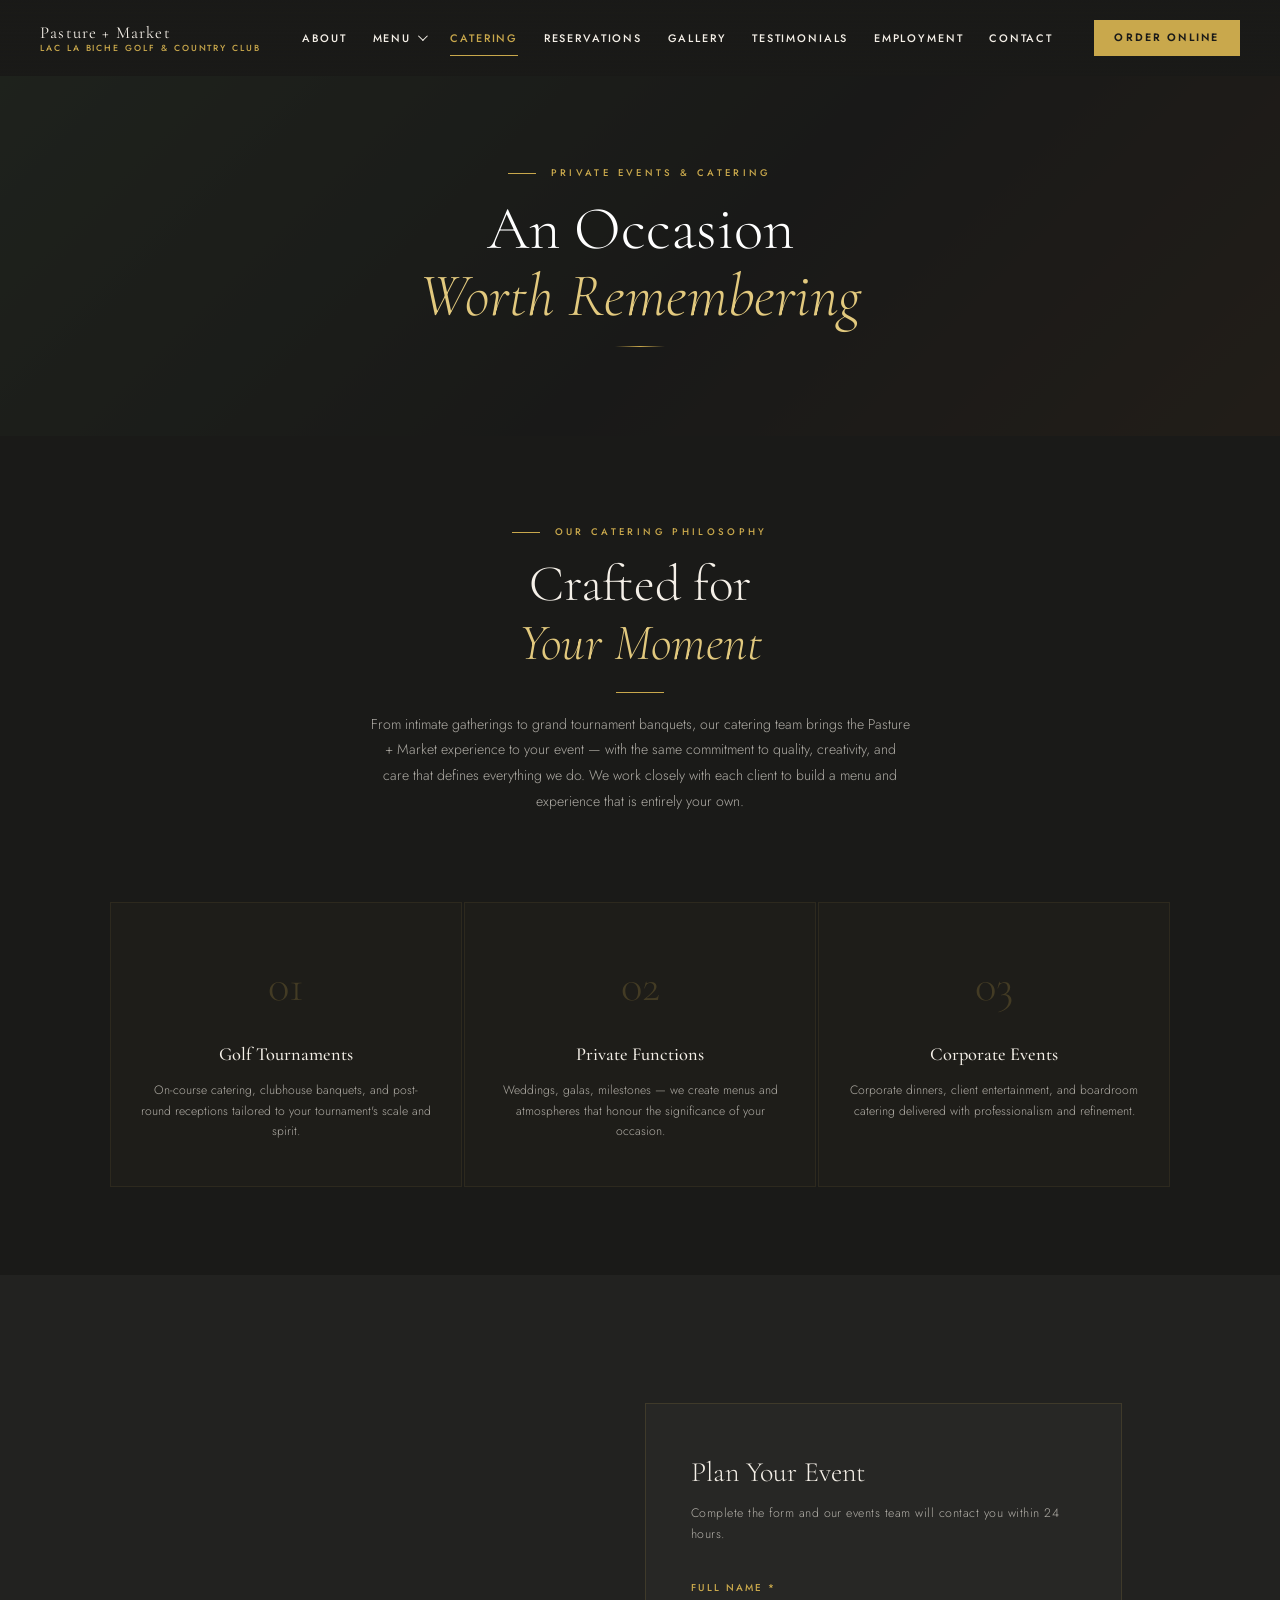
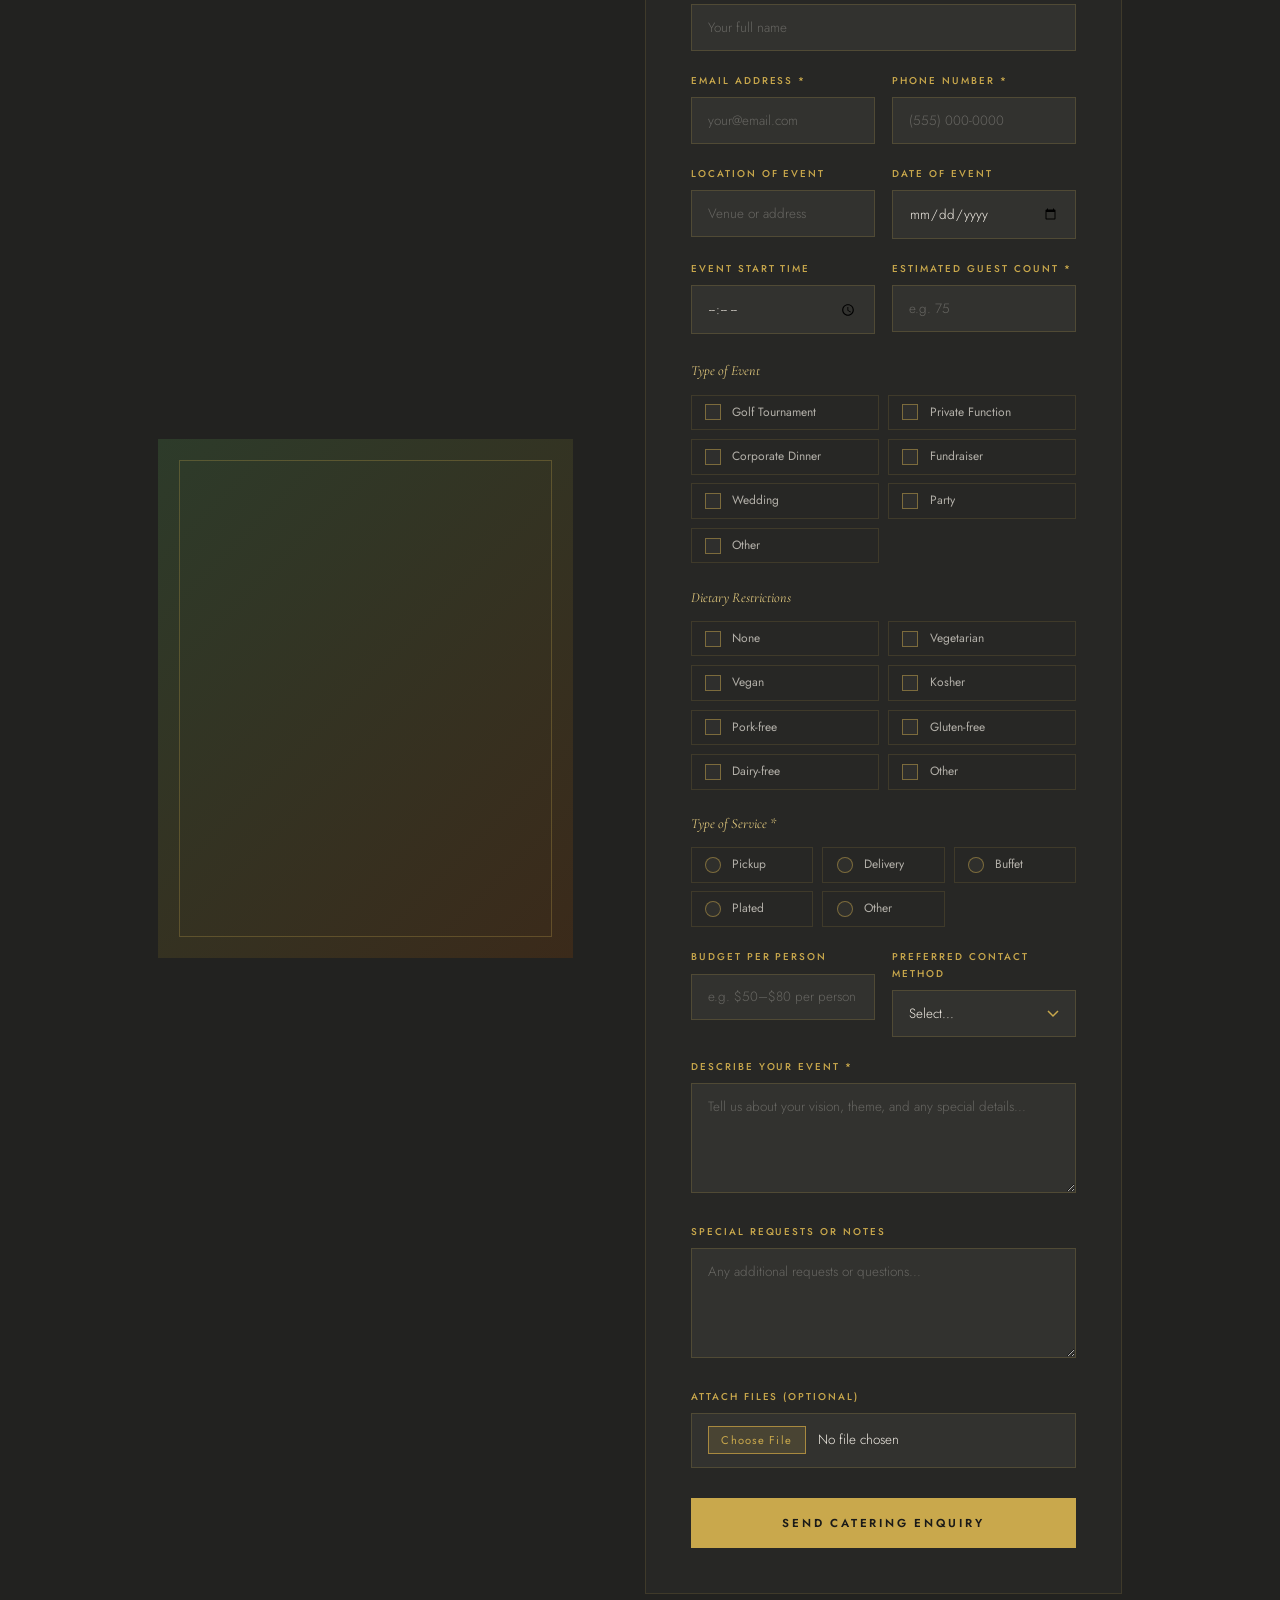
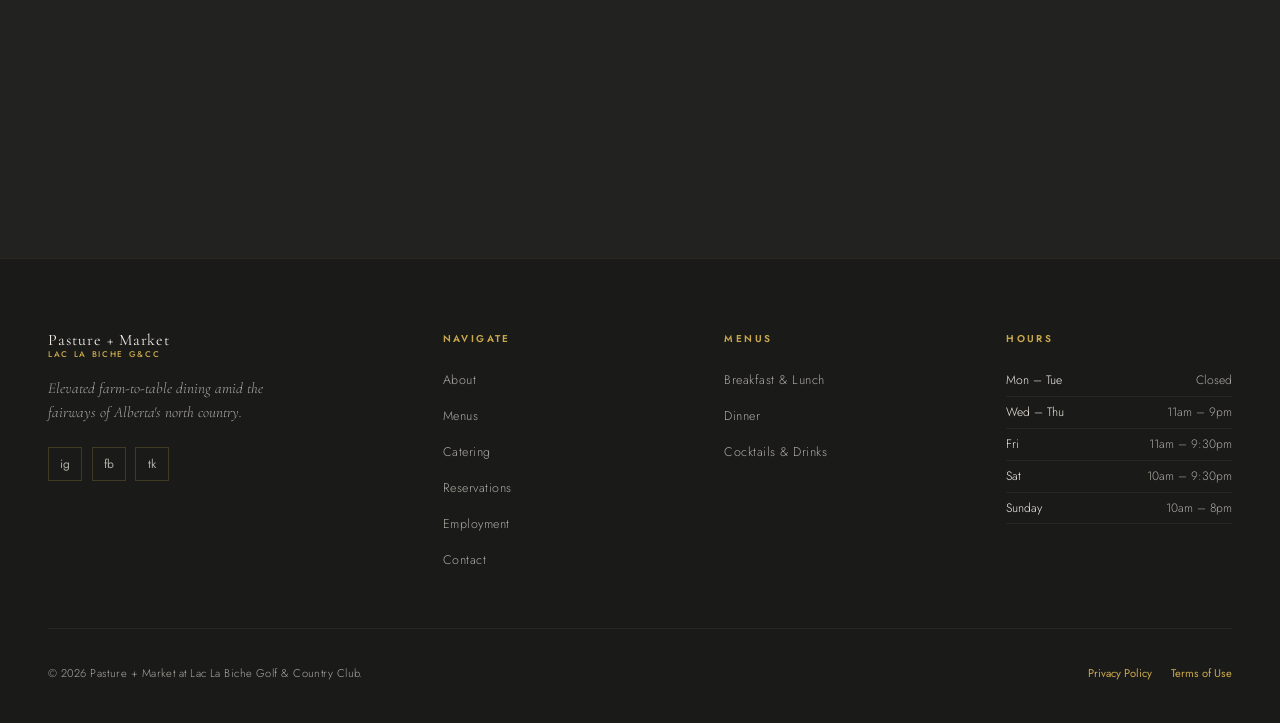
==== pages/catering.html @ 2da09d6e "Rename catering to catering.html" ====
<!DOCTYPE html>
<html lang="en">
<head>
  <meta charset="UTF-8"/><meta name="viewport" content="width=device-width, initial-scale=1.0"/>
  <meta name="description" content="Catering & private events at Pasture + Market — Golf tournaments, weddings, corporate dinners."/>
  <title>Catering — Pasture + Market</title>
  <link rel="preconnect" href="https://fonts.googleapis.com"/>
  <link rel="preconnect" href="https://fonts.gstatic.com" crossorigin/>
  <link href="https://fonts.googleapis.com/css2?family=Cormorant+Garamond:ital,wght@0,300;0,400;0,500;0,600;1,300;1,400&family=Jost:wght@300;400;500;600&display=swap" rel="stylesheet"/>
  <link rel="stylesheet" href="../css/styles.css"/>
  <style>body{padding-top:76px}</style>
</head>
<body>

<nav id="navbar" role="navigation" aria-label="Main navigation">
  <a href="../index.html" class="nav-logo">
    <!-- REPLACE: <img src="../images/logo.png" alt="Pasture + Market" class="logo-img"/> -->
    <div class="logo-text-wrap"><span class="name">Pasture + Market</span><span class="sub">Lac La Biche Golf &amp; Country Club</span></div>
  </a>
  <ul class="nav-links" role="list">
    <li><a href="../index.html#about">About</a></li>
    <li class="dropdown-parent">
      <button aria-haspopup="true" aria-expanded="false">Menu <span class="darrow" aria-hidden="true"></span></button>
      <ul class="dropdown" role="list">
        <li><a href="menu.html#breakfast-lunch">Breakfast &amp; Lunch</a></li>
        <li><a href="menu.html#dinner">Dinner</a></li>
        <li><a href="menu.html#cocktails">Cocktails &amp; Drinks</a></li>
      </ul>
    </li>
    <li><a href="catering.html" class="active-page">Catering</a></li>
    <li><a href="reservations.html">Reservations</a></li>
    <li><a href="../index.html#gallery">Gallery</a></li>
    <li><a href="../index.html#testimonials">Testimonials</a></li>
    <li><a href="employment.html">Employment</a></li>
    <li><a href="../index.html#contact">Contact</a></li>
  </ul>
  <div class="nav-actions">
    <a href="YOUR_ORDER_ONLINE_LINK_HERE" class="btn-order-nav" target="_blank" rel="noopener">Order Online</a>
  </div>
  <button class="hamburger" aria-label="Toggle menu"><span></span><span></span><span></span></button>
</nav>

<nav class="mobile-nav">
  <a href="../index.html#about">About</a>
  <a href="menu.html" class="mobile-sub">Menus</a>
  <a href="catering.html">Catering</a>
  <a href="reservations.html">Reservations</a>
  <a href="../index.html#gallery">Gallery</a>
  <a href="employment.html">Employment</a>
  <a href="../index.html#contact">Contact</a>
  <a href="YOUR_ORDER_ONLINE_LINK_HERE" class="btn-order-mobile" target="_blank" rel="noopener">Order Online</a>
</nav>

<!-- Hero -->
<div class="page-hero">
  <div class="page-hero-bg"></div><!-- REPLACE: style="background-image:url('../images/catering-hero.jpg')" -->
  <div class="page-hero-overlay"></div>
  <div class="page-hero-content">
    <p class="section-label">Private Events &amp; Catering</p>
    <h1>An Occasion<br/><em>Worth Remembering</em></h1>
    <div class="page-hero-rule"></div>
  </div>
</div>

<!-- Intro band -->
<section style="padding:5.5rem 3rem;background:var(--charcoal);">
  <div style="max-width:800px;margin:0 auto;text-align:center;" class="reveal">
    <p class="section-label" style="justify-content:center;">Our Catering Philosophy</p>
    <h2 class="section-title" style="text-align:center;margin-bottom:1.2rem;">Crafted for<br/><em>Your Moment</em></h2>
    <div class="gold-line" style="margin:1.2rem auto;" aria-hidden="true"></div>
    <p class="section-body" style="text-align:center;margin:0 auto;">
      From intimate gatherings to grand tournament banquets, our catering team brings the Pasture + Market experience to your event — with the same commitment to quality, creativity, and care that defines everything we do. We work closely with each client to build a menu and experience that is entirely your own.
    </p>
  </div>
</section>

<!-- Event types highlight -->
<section style="padding:0 3rem 5.5rem;background:var(--charcoal);">
  <div style="max-width:1060px;margin:0 auto;">
    <div style="display:grid;grid-template-columns:repeat(3,1fr);gap:2px;" class="reveal">
      <div class="pillar"><span class="pillar-number">01</span><h3>Golf Tournaments</h3><p>On-course catering, clubhouse banquets, and post-round receptions tailored to your tournament's scale and spirit.</p></div>
      <div class="pillar"><span class="pillar-number">02</span><h3>Private Functions</h3><p>Weddings, galas, milestones — we create menus and atmospheres that honour the significance of your occasion.</p></div>
      <div class="pillar"><span class="pillar-number">03</span><h3>Corporate Events</h3><p>Corporate dinners, client entertainment, and boardroom catering delivered with professionalism and refinement.</p></div>
    </div>
  </div>
</section>

<!-- Catering Form -->
<section style="padding:2rem 3rem 6rem;background:var(--charcoal-lt);">
  <div class="catering-inner">
    <div class="catering-intro-grid">
      <div class="catering-image reveal-left">
        <!-- REPLACE: <img src="../images/catering.jpg" alt="Elegant catering setup"/> -->
        <div class="catering-image-frame" aria-hidden="true"></div>
      </div>

      <div class="reveal-right">
        <form id="catering-form" class="luxury-form" novalidate>
          <h3>Plan Your Event</h3>
          <p class="form-subtitle">Complete the form and our events team will contact you within 24 hours.</p>

          <!-- Contact -->
          <div class="form-group"><label for="cat-name">Full Name *</label><input type="text" id="cat-name" name="full-name" placeholder="Your full name" required/></div>
          <div class="form-row">
            <div class="form-group"><label for="cat-email">Email Address *</label><input type="email" id="cat-email" name="email" placeholder="your@email.com" required/></div>
            <div class="form-group"><label for="cat-phone">Phone Number *</label><input type="tel" id="cat-phone" name="phone" placeholder="(555) 000-0000" required/></div>
          </div>

          <!-- Event details -->
          <div class="form-row">
            <div class="form-group"><label for="cat-location">Location of Event</label><input type="text" id="cat-location" name="location" placeholder="Venue or address"/></div>
            <div class="form-group"><label for="cat-date">Date of Event</label><input type="date" id="cat-date" name="date"/></div>
          </div>
          <div class="form-row">
            <div class="form-group"><label for="cat-time">Event Start Time</label><input type="time" id="cat-time" name="start-time"/></div>
            <div class="form-group"><label for="cat-guests">Estimated Guest Count *</label><input type="number" id="cat-guests" name="guests" placeholder="e.g. 75" min="1"/></div>
          </div>

          <!-- Type of Event -->
          <div class="form-group">
            <p class="form-section-title">Type of Event</p>
            <div class="check-grid">
              <label class="check-item"><input type="checkbox" name="event-type" value="Golf Tournament"/><span>Golf Tournament</span></label>
              <label class="check-item"><input type="checkbox" name="event-type" value="Private Function"/><span>Private Function</span></label>
              <label class="check-item"><input type="checkbox" name="event-type" value="Corporate Dinner"/><span>Corporate Dinner</span></label>
              <label class="check-item"><input type="checkbox" name="event-type" value="Fundraiser"/><span>Fundraiser</span></label>
              <label class="check-item"><input type="checkbox" name="event-type" value="Wedding"/><span>Wedding</span></label>
              <label class="check-item"><input type="checkbox" name="event-type" value="Party"/><span>Party</span></label>
              <label class="check-item"><input type="checkbox" name="event-type" value="Other"/><span>Other</span></label>
            </div>
          </div>

          <!-- Dietary Restrictions -->
          <div class="form-group">
            <p class="form-section-title">Dietary Restrictions</p>
            <div class="check-grid">
              <label class="check-item"><input type="checkbox" name="dietary" value="None"/><span>None</span></label>
              <label class="check-item"><input type="checkbox" name="dietary" value="Vegetarian"/><span>Vegetarian</span></label>
              <label class="check-item"><input type="checkbox" name="dietary" value="Vegan"/><span>Vegan</span></label>
              <label class="check-item"><input type="checkbox" name="dietary" value="Kosher"/><span>Kosher</span></label>
              <label class="check-item"><input type="checkbox" name="dietary" value="Pork-free"/><span>Pork-free</span></label>
              <label class="check-item"><input type="checkbox" name="dietary" value="Gluten-free"/><span>Gluten-free</span></label>
              <label class="check-item"><input type="checkbox" name="dietary" value="Dairy-free"/><span>Dairy-free</span></label>
              <label class="check-item"><input type="checkbox" name="dietary" value="Other"/><span>Other</span></label>
            </div>
          </div>

          <!-- Type of Service (radio — single choice) -->
          <div class="form-group">
            <p class="form-section-title">Type of Service *</p>
            <div class="check-grid cols-3">
              <label class="check-item"><input type="radio" name="service" value="Pickup"/><span>Pickup</span></label>
              <label class="check-item"><input type="radio" name="service" value="Delivery"/><span>Delivery</span></label>
              <label class="check-item"><input type="radio" name="service" value="Buffet"/><span>Buffet</span></label>
              <label class="check-item"><input type="radio" name="service" value="Plated"/><span>Plated</span></label>
              <label class="check-item"><input type="radio" name="service" value="Other"/><span>Other</span></label>
            </div>
          </div>

          <!-- Budget & contact pref -->
          <div class="form-row">
            <div class="form-group"><label for="cat-budget">Budget per Person</label><input type="text" id="cat-budget" name="budget" placeholder="e.g. $50–$80 per person"/></div>
            <div class="form-group">
              <label for="cat-contact-pref">Preferred Contact Method</label>
              <select id="cat-contact-pref" name="contact-pref">
                <option value="">Select...</option>
                <option>Email</option><option>Phone Call</option><option>Text Message</option>
              </select>
            </div>
          </div>

          <div class="form-group"><label for="cat-describe">Describe Your Event *</label><textarea id="cat-describe" name="event-description" placeholder="Tell us about your vision, theme, and any special details..." required></textarea></div>
          <div class="form-group"><label for="cat-requests">Special Requests or Notes</label><textarea id="cat-requests" name="special-requests" placeholder="Any additional requests or questions..."></textarea></div>

          <!-- File upload -->
          <div class="form-group">
            <label for="cat-file">Attach Files (optional)</label>
            <!-- REPLACE: Wire to your actual upload endpoint -->
            <input type="file" id="cat-file" name="attachments" class="file-input-wrap" accept=".pdf,.doc,.docx,.jpg,.png"/>
          </div>

          <button type="submit" class="btn-submit">Send Catering Enquiry</button>
        </form>
      </div>
    </div>
  </div>
</section>

<!-- Footer -->
<footer>
  <div class="footer-inner">
    <div class="footer-top">
      <div>
        <div class="footer-logo-wrap">
          <div class="footer-text-logo"><span class="name">Pasture + Market</span><span class="sub">Lac La Biche G&amp;CC</span></div>
        </div>
        <p class="footer-tagline">Elevated farm-to-table dining amid the fairways of Alberta's north country.</p>
        <div class="footer-social">
          <a href="YOUR_INSTAGRAM" class="social-link" aria-label="Instagram" target="_blank" rel="noopener">ig</a>
          <a href="YOUR_FACEBOOK" class="social-link" aria-label="Facebook" target="_blank" rel="noopener">fb</a>
          <a href="YOUR_TIKTOK" class="social-link" aria-label="TikTok" target="_blank" rel="noopener">tk</a>
        </div>
      </div>
      <div class="footer-col"><h4>Navigate</h4><ul>
        <li><a href="../index.html#about">About</a></li><li><a href="menu.html">Menus</a></li>
        <li><a href="catering.html">Catering</a></li><li><a href="reservations.html">Reservations</a></li>
        <li><a href="employment.html">Employment</a></li><li><a href="../index.html#contact">Contact</a></li>
      </ul></div>
      <div class="footer-col"><h4>Menus</h4><ul>
        <li><a href="menu.html#breakfast-lunch">Breakfast &amp; Lunch</a></li>
        <li><a href="menu.html#dinner">Dinner</a></li>
        <li><a href="menu.html#cocktails">Cocktails &amp; Drinks</a></li>
      </ul></div>
      <div class="footer-col"><h4>Hours</h4>
        <div class="hours-row"><span class="day">Mon – Tue</span><span>Closed</span></div>
        <div class="hours-row"><span class="day">Wed – Thu</span><span>11am – 9pm</span></div>
        <div class="hours-row"><span class="day">Fri</span><span>11am – 9:30pm</span></div>
        <div class="hours-row"><span class="day">Sat</span><span>10am – 9:30pm</span></div>
        <div class="hours-row"><span class="day">Sunday</span><span>10am – 8pm</span></div>
      </div>
    </div>
    <div class="footer-bottom">
      <p>&copy; <span id="year"></span> Pasture + Market at Lac La Biche Golf &amp; Country Club.</p>
      <div class="footer-legal"><a href="#">Privacy Policy</a><a href="#">Terms of Use</a></div>
    </div>
  </div>
</footer>

<button id="back-to-top" class="back-to-top" aria-label="Back to top">↑</button>
<script src="../js/main.js"></script>
</body>
</html>
---- css/styles.css ----
/* ============================================================
   PASTURE + MARKET — Complete CSS (v2)
   All pages share this stylesheet
   ============================================================ */

@import url('https://fonts.googleapis.com/css2?family=Cormorant+Garamond:ital,wght@0,300;0,400;0,500;0,600;1,300;1,400&family=Jost:wght@300;400;500;600&display=swap');

/* --- Variables --- */
:root {
  --charcoal:    #1a1a18;
  --charcoal-lt: #222220;
  --ivory:       #f5f0e8;
  --cream:       #ede6d6;
  --gold:        #c9a84c;
  --gold-lt:     #e2c97e;
  --gold-md:     #a8893f;
  --green-dk:    #2d3b2a;
  --green-md:    #3d5238;
  --wood:        #3b2a1a;
  --text-dim:    rgba(245,240,232,0.68);
  --ease:        cubic-bezier(0.25,0.46,0.45,0.94);
  --t:           0.38s var(--ease);
  --tf:          0.22s ease;
  --serif:       'Cormorant Garamond', Georgia, serif;
  --sans:        'Jost', 'Helvetica Neue', sans-serif;
}

/* --- Reset --- */
*,*::before,*::after{box-sizing:border-box;margin:0;padding:0}
html{scroll-behavior:smooth;font-size:16px}
body{font-family:var(--sans);background:var(--charcoal);color:var(--ivory);line-height:1.7;overflow-x:hidden}
img{display:block;max-width:100%}
a{text-decoration:none;color:inherit}
ul{list-style:none}
button{cursor:pointer;border:none;background:none;font-family:var(--sans)}

/* ============================================================
   NAVBAR
   ============================================================ */
#navbar{
  position:fixed;top:0;left:0;right:0;z-index:1000;
  padding:0 2.5rem;
  display:flex;align-items:center;justify-content:space-between;
  height:76px;
  transition:background var(--t),height var(--t),border-color var(--t);
}
#navbar.transparent{background:linear-gradient(to bottom,rgba(26,26,24,0.88) 0%,transparent 100%)}
#navbar.scrolled{
  background:rgba(22,22,20,0.97);
  backdrop-filter:blur(14px);
  height:64px;
  border-bottom:1px solid rgba(201,168,76,0.18);
}

/* Logo area */
.nav-logo{display:flex;align-items:center;gap:0.7rem;flex-shrink:0;text-decoration:none}

/* ── Logo image (shown when logo.png exists) ── */
.logo-img{
  height:48px;width:auto;
  object-fit:contain;
  display:block;
  /* If your logo has a white background, use: filter:brightness(0) invert(1); */
}
/* ── Text fallback (hidden when logo image is present) ── */
.logo-text-wrap{display:flex;flex-direction:column;line-height:1.2}
.logo-text-wrap .name{
  font-family:var(--serif);font-size:1.05rem;letter-spacing:0.07em;
  color:var(--ivory);font-weight:400;
}
.logo-text-wrap .sub{
  font-family:var(--sans);font-size:0.55rem;letter-spacing:0.22em;
  color:var(--gold);font-weight:500;text-transform:uppercase;
}

/* Nav links */
.nav-links{display:flex;align-items:center;gap:0}
.nav-links>li{position:relative}
.nav-links>li>a,
.nav-links>li>button{
  font-family:var(--sans);font-size:0.68rem;font-weight:500;
  letter-spacing:0.17em;text-transform:uppercase;color:var(--ivory);
  padding:0.55rem 0.8rem;
  display:flex;align-items:center;gap:0.3rem;
  transition:color var(--tf);
  white-space:nowrap;
}
.nav-links>li>a:hover,
.nav-links>li>button:hover{color:var(--gold)}

/* Underline hover */
.nav-links>li>a{position:relative}
.nav-links>li>a::after{
  content:'';position:absolute;bottom:0;left:0.8rem;right:0.8rem;
  height:1px;background:var(--gold);
  transform:scaleX(0);transform-origin:center;
  transition:transform var(--tf);
}
.nav-links>li>a:hover::after{transform:scaleX(1)}

/* Active page link */
.nav-links>li>a.active-page{color:var(--gold)}
.nav-links>li>a.active-page::after{transform:scaleX(1)}

/* Dropdown arrow */
.darrow{
  display:inline-block;width:7px;height:7px;
  border-right:1.5px solid currentColor;border-bottom:1.5px solid currentColor;
  transform:rotate(45deg) translateY(-2px);
  transition:transform var(--tf);margin-left:2px;
}
.dropdown-parent.open .darrow{transform:rotate(225deg) translateY(-2px)}

/* Dropdown */
.dropdown{
  position:absolute;top:calc(100% + 6px);left:50%;
  transform:translateX(-50%) translateY(-6px);
  min-width:210px;
  background:rgba(22,22,20,0.98);
  border:1px solid rgba(201,168,76,0.2);
  border-top:2px solid var(--gold);
  backdrop-filter:blur(20px);
  padding:0.4rem 0;
  opacity:0;pointer-events:none;
  transition:opacity var(--tf),transform var(--tf);
}
.dropdown-parent.open .dropdown{
  opacity:1;pointer-events:auto;
  transform:translateX(-50%) translateY(0);
}
.dropdown li a{
  display:block;padding:0.65rem 1.3rem;
  font-size:0.68rem;letter-spacing:0.14em;text-transform:uppercase;
  color:var(--ivory);
  transition:color var(--tf),background var(--tf),padding-left var(--tf);
  border-left:2px solid transparent;
}
.dropdown li a:hover{
  color:var(--gold);background:rgba(201,168,76,0.06);
  padding-left:1.7rem;border-left-color:var(--gold);
}

/* Nav actions */
.nav-actions{display:flex;align-items:center;gap:0.75rem}
.btn-order-nav{
  font-family:var(--sans);font-size:0.67rem;font-weight:600;
  letter-spacing:0.2em;text-transform:uppercase;
  color:var(--charcoal);background:var(--gold);
  padding:0.55rem 1.3rem;
  transition:background var(--tf),box-shadow var(--tf),transform var(--tf);
  white-space:nowrap;
}
.btn-order-nav:hover{
  background:var(--gold-lt);transform:translateY(-1px);
  box-shadow:0 5px 18px rgba(201,168,76,0.35);
}

/* Hamburger */
.hamburger{display:none;flex-direction:column;gap:5px;padding:8px;cursor:pointer}
.hamburger span{display:block;width:22px;height:1.5px;background:var(--ivory);transition:var(--tf)}
.hamburger.open span:nth-child(1){transform:translateY(6.5px) rotate(45deg)}
.hamburger.open span:nth-child(2){opacity:0}
.hamburger.open span:nth-child(3){transform:translateY(-6.5px) rotate(-45deg)}

/* Mobile nav */
.mobile-nav{
  display:none;position:fixed;
  top:64px;left:0;right:0;bottom:0;
  background:rgba(22,22,20,0.98);backdrop-filter:blur(20px);
  z-index:999;overflow-y:auto;padding:1.5rem 2rem;
  flex-direction:column;
  transform:translateX(100%);transition:transform var(--t);
}
.mobile-nav.open{transform:translateX(0)}
.mobile-nav a,.mobile-nav button{
  display:block;font-size:0.78rem;letter-spacing:0.18em;text-transform:uppercase;
  color:var(--ivory);padding:0.85rem 0;
  border-bottom:1px solid rgba(201,168,76,0.1);
  font-weight:400;width:100%;text-align:left;transition:color var(--tf);
}
.mobile-nav a:hover,.mobile-nav button:hover{color:var(--gold)}
.mobile-nav .mobile-sub{padding-left:1.2rem;font-size:0.68rem;color:var(--text-dim)}
.mobile-nav .btn-order-mobile{
  margin-top:1.2rem;background:var(--gold);color:var(--charcoal);
  padding:0.9rem;text-align:center;font-weight:600;border-bottom:none;
}

/* ============================================================
   BUTTONS
   ============================================================ */
.btn-primary{
  display:inline-block;
  font-family:var(--sans);font-size:0.7rem;font-weight:600;
  letter-spacing:0.22em;text-transform:uppercase;
  color:var(--charcoal);background:var(--gold);
  padding:0.95rem 2.4rem;position:relative;overflow:hidden;
  transition:color var(--tf),box-shadow var(--t),transform var(--tf);
}
.btn-primary::before{
  content:'';position:absolute;inset:0;background:var(--gold-lt);
  transform:translateX(-100%);transition:transform var(--t);
}
.btn-primary:hover::before{transform:translateX(0)}
.btn-primary:hover{box-shadow:0 7px 26px rgba(201,168,76,0.38);transform:translateY(-2px)}
.btn-primary span{position:relative;z-index:1}

.btn-outline{
  display:inline-block;
  font-family:var(--sans);font-size:0.7rem;font-weight:500;
  letter-spacing:0.22em;text-transform:uppercase;
  color:var(--ivory);border:1px solid rgba(245,240,232,0.45);
  padding:0.95rem 2.4rem;
  transition:border-color var(--tf),color var(--tf),background var(--tf),transform var(--tf);
}
.btn-outline:hover{
  border-color:var(--gold);color:var(--gold);
  background:rgba(201,168,76,0.06);transform:translateY(-2px);
}

/* ============================================================
   SECTION UTILITIES
   ============================================================ */
.section-label{
  font-family:var(--sans);font-size:0.6rem;font-weight:500;
  letter-spacing:0.35em;text-transform:uppercase;color:var(--gold);
  margin-bottom:0.9rem;display:flex;align-items:center;gap:0.9rem;
}
.section-label::before{content:'';width:28px;height:1px;background:var(--gold);flex-shrink:0}
.section-title{
  font-family:var(--serif);font-size:clamp(2rem,4vw,3.2rem);
  font-weight:300;line-height:1.15;color:var(--ivory);
}
.section-title em{font-style:italic;color:var(--gold-lt)}
.section-body{
  font-family:var(--sans);font-size:0.88rem;font-weight:300;
  line-height:1.82;color:var(--text-dim);max-width:540px;
}
.gold-line{width:48px;height:1px;background:var(--gold);margin:1.4rem 0}

/* Reveal */
.reveal{opacity:0;transform:translateY(28px);transition:opacity 0.75s ease,transform 0.75s ease}
.reveal.visible{opacity:1;transform:translateY(0)}
.reveal-left{opacity:0;transform:translateX(-28px);transition:opacity 0.75s ease,transform 0.75s ease}
.reveal-left.visible{opacity:1;transform:translateX(0)}
.reveal-right{opacity:0;transform:translateX(28px);transition:opacity 0.75s ease,transform 0.75s ease}
.reveal-right.visible{opacity:1;transform:translateX(0)}

/* ============================================================
   INNER PAGE HERO BANNER
   ============================================================ */
.page-hero{
  position:relative;height:360px;
  display:flex;align-items:center;justify-content:center;overflow:hidden;
}
.page-hero-bg{
  position:absolute;inset:-40px;
  background:linear-gradient(135deg,var(--green-dk) 0%,var(--charcoal) 55%,var(--wood) 100%);
  background-size:cover;background-position:center;
  /* REPLACE: background-image:url('../images/page-hero.jpg'); */
}
.page-hero-overlay{
  position:absolute;inset:0;
  background:rgba(26,26,24,0.72);
}
.page-hero-content{position:relative;z-index:2;text-align:center;padding:0 2rem}
.page-hero-content .section-label{justify-content:center}
.page-hero-content h1{
  font-family:var(--serif);font-size:clamp(2.4rem,5vw,3.8rem);
  font-weight:300;color:#fff;line-height:1.1;margin-top:0.5rem;
}
.page-hero-content h1 em{font-style:italic;color:var(--gold-lt)}
.page-hero-rule{
  width:50px;height:1px;
  background:linear-gradient(to right,transparent,var(--gold),transparent);
  margin:1rem auto 0;
}

/* ============================================================
   FORMS — FIXED CHECKBOXES & RADIOS
   ============================================================ */
.luxury-form{
  background:rgba(245,240,232,0.025);
  border:1px solid rgba(201,168,76,0.14);
  padding:2.8rem;
}
.luxury-form h3{
  font-family:var(--serif);font-size:1.75rem;font-weight:300;
  color:var(--ivory);margin-bottom:0.4rem;
}
.form-subtitle{
  font-size:0.77rem;color:var(--text-dim);
  letter-spacing:0.04em;margin-bottom:2.2rem;font-weight:300;
}
.form-group{margin-bottom:1.4rem;position:relative}
.form-group label:not(.check-item){
  display:block;font-size:0.62rem;font-weight:500;
  letter-spacing:0.2em;text-transform:uppercase;color:var(--gold);margin-bottom:0.45rem;
}
.form-group input:not([type=checkbox]):not([type=radio]),
.form-group select,
.form-group textarea{
  width:100%;
  background:rgba(245,240,232,0.05);
  border:1px solid rgba(201,168,76,0.2);
  color:var(--ivory);
  font-family:var(--sans);font-size:0.84rem;font-weight:300;
  padding:0.8rem 1rem;outline:none;
  transition:border-color var(--tf),background var(--tf),box-shadow var(--tf);
  -webkit-appearance:none;border-radius:0;
}
.form-group select{
  background-image:url("data:image/svg+xml,%3Csvg xmlns='http://www.w3.org/2000/svg' width='12' height='8'%3E%3Cpath d='M1 1l5 5 5-5' stroke='%23c9a84c' stroke-width='1.5' fill='none'/%3E%3C/svg%3E");
  background-repeat:no-repeat;background-position:right 1rem center;
  padding-right:2.5rem;cursor:pointer;
}
.form-group select option{background:var(--charcoal);color:var(--ivory)}
.form-group textarea{min-height:110px;resize:vertical}
.form-group input:not([type=checkbox]):not([type=radio]):focus,
.form-group select:focus,
.form-group textarea:focus{
  border-color:var(--gold);background:rgba(201,168,76,0.04);
  box-shadow:0 0 0 3px rgba(201,168,76,0.08);
}
.form-group input::placeholder,.form-group textarea::placeholder{color:rgba(245,240,232,0.28)}

.form-row{display:grid;grid-template-columns:1fr 1fr;gap:1.1rem}
.form-section-title{
  font-family:var(--serif);font-size:0.88rem;font-style:italic;
  color:var(--gold-lt);margin-bottom:0.7rem;margin-top:0.2rem;
}

/* ── Checkbox & Radio grid ── */
.check-grid{
  display:grid;
  grid-template-columns:repeat(auto-fill,minmax(160px,1fr));
  gap:0.55rem;margin-top:0.3rem;
}
.check-grid.cols-2{grid-template-columns:repeat(auto-fill,minmax(140px,1fr))}
.check-grid.cols-3{grid-template-columns:repeat(auto-fill,minmax(120px,1fr))}
.check-grid.inline{display:flex;flex-wrap:wrap;gap:0.55rem}

/* The label that wraps checkbox/radio + text */
.check-item{
  display:flex;align-items:center;gap:0.7rem;
  cursor:pointer;
  padding:0.55rem 0.85rem;
  border:1px solid rgba(201,168,76,0.14);
  background:transparent;
  transition:border-color var(--tf),background var(--tf);
  min-width:0; /* prevent overflow */
  user-select:none;
}
.check-item:hover{
  border-color:rgba(201,168,76,0.35);
  background:rgba(201,168,76,0.05);
}

/* ── THE FIX: custom checkbox / radio ── */
/* Hide native input but keep it accessible */
.check-item input[type=checkbox],
.check-item input[type=radio]{
  appearance:none;-webkit-appearance:none;
  width:16px;height:16px;flex-shrink:0;
  border:1.5px solid rgba(201,168,76,0.5);
  background:rgba(245,240,232,0.04);
  cursor:pointer;
  position:relative;
  transition:border-color var(--tf),background var(--tf);
}
.check-item input[type=radio]{border-radius:50%}

/* Checked state */
.check-item input[type=checkbox]:checked,
.check-item input[type=radio]:checked{
  background:var(--gold);
  border-color:var(--gold);
}
/* Checkmark for checkbox */
.check-item input[type=checkbox]:checked::after{
  content:'';
  position:absolute;top:1px;left:4px;
  width:5px;height:9px;
  border:2px solid var(--charcoal);
  border-top:none;border-left:none;
  transform:rotate(45deg);
}
/* Dot for radio */
.check-item input[type=radio]:checked::after{
  content:'';
  position:absolute;top:50%;left:50%;
  width:6px;height:6px;border-radius:50%;
  background:var(--charcoal);
  transform:translate(-50%,-50%);
}

/* Focus ring for accessibility */
.check-item input[type=checkbox]:focus-visible,
.check-item input[type=radio]:focus-visible{
  outline:2px solid var(--gold);outline-offset:2px;
}

/* Checked label highlight */
.check-item:has(input:checked){
  border-color:rgba(201,168,76,0.5);
  background:rgba(201,168,76,0.08);
}

.check-item span{
  font-size:0.75rem;font-weight:400;
  color:var(--text-dim);line-height:1.3;
  white-space:nowrap;overflow:hidden;text-overflow:ellipsis;
}
.check-item:hover span{color:var(--ivory)}
.check-item:has(input:checked) span{color:var(--ivory)}

/* File input */
.file-input-wrap{
  border:1px solid rgba(201,168,76,0.2);
  padding:0.7rem 1rem;
  background:rgba(245,240,232,0.04);
  color:var(--text-dim);
  font-size:0.8rem;font-weight:300;
  cursor:pointer;
  display:block;width:100%;
}
.file-input-wrap::-webkit-file-upload-button{
  background:rgba(201,168,76,0.15);border:1px solid var(--gold-md);
  color:var(--gold);padding:0.3rem 0.8rem;cursor:pointer;
  font-family:var(--sans);font-size:0.7rem;letter-spacing:0.1em;
  margin-right:0.8rem;
}

.btn-submit{
  width:100%;background:var(--gold);color:var(--charcoal);
  font-family:var(--sans);font-size:0.72rem;font-weight:600;
  letter-spacing:0.24em;text-transform:uppercase;
  padding:1.05rem 2rem;margin-top:0.5rem;
  transition:background var(--tf),transform var(--tf),box-shadow var(--tf);
  cursor:pointer;border:none;
}
.btn-submit:hover{
  background:var(--gold-lt);transform:translateY(-2px);
  box-shadow:0 7px 26px rgba(201,168,76,0.35);
}

/* ============================================================
   FOOTER
   ============================================================ */
footer{
  background:var(--charcoal);
  border-top:1px solid rgba(201,168,76,0.1);
  padding:4.5rem 3rem 2.5rem;
}
.footer-inner{max-width:1200px;margin:0 auto}
.footer-top{
  display:grid;grid-template-columns:1.5fr 1fr 1fr 1fr;
  gap:3.5rem;margin-bottom:3.5rem;
}
.footer-logo-wrap{display:flex;align-items:center;gap:0.7rem;margin-bottom:1rem}
.footer-logo-img{height:42px;width:auto;object-fit:contain}
.footer-text-logo{display:flex;flex-direction:column;line-height:1.2}
.footer-text-logo .name{font-family:var(--serif);font-size:1rem;color:var(--ivory);font-weight:400;letter-spacing:0.06em}
.footer-text-logo .sub{font-family:var(--sans);font-size:0.52rem;letter-spacing:0.2em;color:var(--gold);font-weight:500;text-transform:uppercase}
.footer-tagline{
  font-family:var(--serif);font-size:0.95rem;font-style:italic;
  font-weight:300;color:var(--text-dim);line-height:1.6;
  margin-bottom:1.4rem;max-width:240px;
}
.footer-social{display:flex;gap:0.6rem}
.social-link{
  width:34px;height:34px;border:1px solid rgba(201,168,76,0.22);
  display:flex;align-items:center;justify-content:center;
  color:var(--text-dim);font-size:0.75rem;
  transition:color var(--tf),border-color var(--tf),background var(--tf);
}
.social-link:hover{color:var(--gold);border-color:var(--gold);background:rgba(201,168,76,0.05)}
.footer-col h4{
  font-family:var(--sans);font-size:0.62rem;font-weight:600;
  letter-spacing:0.24em;text-transform:uppercase;color:var(--gold);margin-bottom:1.1rem;
}
.footer-col ul{display:flex;flex-direction:column;gap:0.55rem}
.footer-col ul li a{
  font-family:var(--sans);font-size:0.78rem;font-weight:300;
  color:var(--text-dim);transition:color var(--tf);letter-spacing:0.04em;
}
.footer-col ul li a:hover{color:var(--gold)}
.hours-row{
  display:flex;justify-content:space-between;
  font-size:0.76rem;font-weight:300;color:var(--text-dim);
  padding:0.32rem 0;border-bottom:1px solid rgba(245,240,232,0.05);
}
.hours-row .day{color:var(--ivory)}
.footer-bottom{
  display:flex;align-items:center;justify-content:space-between;
  padding-top:2.2rem;border-top:1px solid rgba(245,240,232,0.06);
  flex-wrap:wrap;gap:0.8rem;
}
.footer-bottom p{font-size:0.7rem;font-weight:300;color:var(--text-dim);letter-spacing:0.04em}
.footer-legal{display:flex;gap:1.2rem}
.footer-legal a{font-size:0.7rem;color:var(--gold);transition:color var(--tf)}
.footer-legal a:hover{color:var(--gold-lt)}

/* Back to top */
.back-to-top{
  position:fixed;bottom:1.8rem;right:1.8rem;z-index:500;
  width:42px;height:42px;background:var(--gold);color:var(--charcoal);
  display:flex;align-items:center;justify-content:center;
  font-size:1.05rem;opacity:0;pointer-events:none;
  transform:translateY(8px);
  transition:opacity var(--tf),transform var(--tf),background var(--tf);
  cursor:pointer;
}
.back-to-top.visible{opacity:1;pointer-events:auto;transform:translateY(0)}
.back-to-top:hover{background:var(--gold-lt)}

/* ============================================================
   HOME — HERO SLIDESHOW
   ============================================================ */
#hero{
  position:relative;height:100vh;min-height:680px;
  display:flex;align-items:center;justify-content:center;overflow:hidden;
}
.hero-slides{position:absolute;inset:0;z-index:0}
.hero-slide{
  position:absolute;inset:0;
  background-size:cover;background-position:center;
  opacity:0;transition:opacity 1.4s ease;
  transform:scale(1.06);
  animation:none;
}
.hero-slide.active{opacity:1;transform:scale(1);transition:opacity 1.4s ease,transform 8s ease}

/* Fallback gradients — REPLACE with background-image:url() on each .hero-slide */
.hero-slide:nth-child(1){background:linear-gradient(135deg,#2d3b2a 0%,#1a2418 50%,#0f1810 100%)}
.hero-slide:nth-child(2){background:linear-gradient(135deg,#3b2a1a 0%,#251a0f 50%,#1a1208 100%)}
.hero-slide:nth-child(3){background:linear-gradient(135deg,#1e2830 0%,#111820 50%,#0a0f15 100%)}
.hero-slide:nth-child(4){background:linear-gradient(135deg,#2a3028 0%,#151a14 50%,#0d120c 100%)}

.hero-overlay{
  position:absolute;inset:0;z-index:1;
  background:linear-gradient(
    to bottom,
    rgba(26,26,24,0.28) 0%,
    rgba(26,26,24,0.1) 30%,
    rgba(26,26,24,0.52) 68%,
    rgba(26,26,24,0.95) 100%
  );
}
.hero-content{
  position:relative;z-index:2;text-align:center;padding:0 2rem;max-width:880px;
}
.hero-eyebrow{
  font-family:var(--sans);font-size:0.65rem;font-weight:500;
  letter-spacing:0.35em;text-transform:uppercase;color:var(--gold);
  margin-bottom:1.3rem;opacity:0;transform:translateY(18px);
  animation:fadeUp 0.9s ease 0.4s forwards;
}
.hero-title{
  font-family:var(--serif);font-size:clamp(3.2rem,7.5vw,6.5rem);
  font-weight:300;line-height:1.06;color:#fff;margin-bottom:1.3rem;
  opacity:0;transform:translateY(26px);
  animation:fadeUp 0.9s ease 0.65s forwards;
}
.hero-title em{font-style:italic;color:var(--gold-lt)}
.hero-divider{
  width:56px;height:1px;
  background:linear-gradient(to right,transparent,var(--gold),transparent);
  margin:0 auto 1.3rem;opacity:0;
  animation:fadeIn 0.9s ease 0.95s forwards;
}
.hero-subtitle{
  font-family:var(--sans);font-size:clamp(0.78rem,1.4vw,0.96rem);
  font-weight:300;letter-spacing:0.1em;color:var(--text-dim);
  margin-bottom:2.6rem;opacity:0;transform:translateY(18px);
  animation:fadeUp 0.9s ease 1.1s forwards;
}
.hero-ctas{
  display:flex;gap:1.1rem;justify-content:center;flex-wrap:wrap;
  opacity:0;transform:translateY(18px);
  animation:fadeUp 0.9s ease 1.28s forwards;
}
/* Slide dots */
.hero-dots{
  position:absolute;bottom:5.5rem;left:50%;transform:translateX(-50%);
  z-index:3;display:flex;gap:0.5rem;
}
.hero-dot{
  width:28px;height:2px;background:rgba(245,240,232,0.3);cursor:pointer;
  transition:background var(--tf),width var(--tf);border:none;padding:0;
}
.hero-dot.active{background:var(--gold);width:44px}

/* Scroll indicator */
.hero-scroll{
  position:absolute;bottom:2rem;left:50%;transform:translateX(-50%);
  z-index:3;display:flex;flex-direction:column;align-items:center;gap:0.45rem;
  opacity:0;animation:fadeIn 1s ease 2s forwards;
}
.hero-scroll span{
  font-size:0.56rem;letter-spacing:0.3em;text-transform:uppercase;
  color:var(--gold);font-family:var(--sans);
}
.scroll-line{
  width:1px;height:44px;
  background:linear-gradient(to bottom,var(--gold),transparent);
  animation:scrollPulse 2s ease infinite;
}

/* ============================================================
   HOME — INTRO / OUR STORY
   ============================================================ */
#intro{padding:7.5rem 3rem;background:var(--charcoal);position:relative}
#intro::before{
  content:'';position:absolute;top:0;left:0;right:0;height:1px;
  background:linear-gradient(to right,transparent,var(--gold),transparent);
}
.intro-inner{
  max-width:1180px;margin:0 auto;
  display:grid;grid-template-columns:1fr 1fr;gap:5.5rem;align-items:center;
}
.intro-image-wrap{position:relative}
.intro-image{
  width:100%;aspect-ratio:3/4;
  background:linear-gradient(135deg,var(--green-dk) 0%,var(--green-md) 50%,var(--charcoal-lt) 100%);
  overflow:hidden;
}
.intro-image img{width:100%;height:100%;object-fit:cover}
.intro-image-accent{
  position:absolute;bottom:-1.4rem;right:-1.4rem;
  width:58%;height:58%;border:1px solid var(--gold);z-index:-1;
}
.intro-quote{
  font-family:var(--serif);font-size:1.5rem;font-style:italic;
  font-weight:300;color:var(--gold-lt);line-height:1.4;
  margin-bottom:1.8rem;padding-left:1.3rem;
  border-left:2px solid var(--gold-md);
}
.intro-features{
  display:grid;grid-template-columns:1fr 1fr;gap:1.2rem;margin-top:2.2rem;
}
.intro-feature{
  padding:1.3rem;border:1px solid rgba(201,168,76,0.13);
  background:rgba(201,168,76,0.025);
  transition:border-color var(--tf),background var(--tf);
}
.intro-feature:hover{border-color:rgba(201,168,76,0.38);background:rgba(201,168,76,0.055)}
.intro-feature-icon{width:28px;height:28px;margin-bottom:0.65rem;color:var(--gold)}
.intro-feature h4{
  font-family:var(--serif);font-size:0.96rem;font-weight:500;
  color:var(--ivory);margin-bottom:0.25rem;
}
.intro-feature p{font-size:0.75rem;font-weight:300;color:var(--text-dim);line-height:1.55}

/* ============================================================
   HOME — PARALLAX BANNER
   ============================================================ */
.parallax-banner{
  position:relative;height:360px;overflow:hidden;
  display:flex;align-items:center;justify-content:center;
}
.parallax-bg{
  position:absolute;inset:-60px;
  background:linear-gradient(135deg,var(--wood) 0%,var(--green-dk) 60%,var(--charcoal) 100%);
  background-size:cover;background-position:center;
  /* REPLACE: background-image:url('../images/banner.jpg'); */
}
.parallax-overlay{position:absolute;inset:0;background:rgba(26,26,24,0.7)}
.parallax-content{position:relative;z-index:2;text-align:center;padding:0 2rem}
.parallax-content blockquote{
  font-family:var(--serif);font-size:clamp(1.5rem,2.8vw,2.2rem);
  font-style:italic;font-weight:300;color:var(--ivory);
  line-height:1.42;max-width:680px;
}
.parallax-content cite{
  display:block;margin-top:1.1rem;
  font-family:var(--sans);font-size:0.62rem;
  letter-spacing:0.3em;text-transform:uppercase;color:var(--gold);font-style:normal;
}

/* ============================================================
   HOME — MENU PREVIEW CARDS
   ============================================================ */
#menu-preview{padding:7.5rem 3rem;background:var(--charcoal-lt)}
.menu-preview-inner{max-width:1180px;margin:0 auto}
.menu-preview-header{text-align:center;margin-bottom:3.5rem}
.menu-cards{display:grid;grid-template-columns:repeat(3,1fr);gap:2px}
.menu-card{position:relative;overflow:hidden;aspect-ratio:3/4;cursor:pointer;display:block}
.menu-card-bg{
  position:absolute;inset:0;background-size:cover;background-position:center;
  transition:transform 0.8s var(--ease);
}
.menu-card:nth-child(1) .menu-card-bg{background:linear-gradient(135deg,#4a3728 0%,#2d2218 100%)}
.menu-card:nth-child(2) .menu-card-bg{background:linear-gradient(135deg,#2d3b2a 0%,#1a2418 100%)}
.menu-card:nth-child(3) .menu-card-bg{background:linear-gradient(135deg,#1e2830 0%,#0f1518 100%)}
/* REPLACE: add background-image on each .menu-card-bg via inline style or CSS class */
.menu-card:hover .menu-card-bg{transform:scale(1.07)}
.menu-card-overlay{
  position:absolute;inset:0;
  background:linear-gradient(to top,rgba(26,26,24,0.94) 0%,rgba(26,26,24,0.25) 60%,transparent 100%);
  transition:background var(--t);
}
.menu-card:hover .menu-card-overlay{
  background:linear-gradient(to top,rgba(26,26,24,0.97) 0%,rgba(26,26,24,0.55) 60%,rgba(26,26,24,0.15) 100%);
}
.menu-card-content{position:absolute;bottom:0;left:0;right:0;padding:1.8rem}
.menu-card-label{font-size:0.58rem;letter-spacing:0.3em;text-transform:uppercase;color:var(--gold);font-family:var(--sans);margin-bottom:0.4rem}
.menu-card-title{font-family:var(--serif);font-size:1.5rem;font-weight:400;color:#fff;line-height:1.2;margin-bottom:0.65rem}
.menu-card-desc{
  font-family:var(--sans);font-size:0.76rem;font-weight:300;
  color:var(--text-dim);line-height:1.58;
  opacity:0;transform:translateY(8px);
  transition:opacity var(--t),transform var(--t);margin-bottom:0.85rem;
}
.menu-card:hover .menu-card-desc{opacity:1;transform:translateY(0)}
.menu-card-link{
  display:inline-flex;align-items:center;gap:0.4rem;
  font-size:0.62rem;letter-spacing:0.2em;text-transform:uppercase;
  color:var(--gold);font-family:var(--sans);
  opacity:0;transform:translateY(8px);
  transition:opacity var(--t),transform var(--t);
}
.menu-card:hover .menu-card-link{opacity:1;transform:translateY(0)}
.menu-card-link::after{content:'→';transition:transform var(--tf)}
.menu-card:hover .menu-card-link::after{transform:translateX(4px)}

/* ============================================================
   HOME — GALLERY SECTION
   ============================================================ */
#gallery{padding:7.5rem 3rem;background:var(--charcoal)}
.gallery-inner{max-width:1280px;margin:0 auto}
.gallery-header{text-align:center;margin-bottom:2.8rem}
.gallery-filters{
  display:flex;justify-content:center;flex-wrap:wrap;gap:0;margin-bottom:2.8rem;
}
.gallery-filter{
  font-family:var(--sans);font-size:0.65rem;font-weight:500;
  letter-spacing:0.2em;text-transform:uppercase;color:var(--text-dim);
  padding:0.55rem 1.3rem;border:1px solid rgba(201,168,76,0.13);
  border-right:none;cursor:pointer;
  transition:color var(--tf),background var(--tf),border-color var(--tf);
}
.gallery-filter:last-child{border-right:1px solid rgba(201,168,76,0.13)}
.gallery-filter.active,.gallery-filter:hover{
  color:var(--gold);background:rgba(201,168,76,0.055);
  border-color:rgba(201,168,76,0.32);
}
.gallery-grid{
  display:grid;grid-template-columns:repeat(4,1fr);
  grid-auto-rows:195px;gap:5px;
}
.gallery-item{position:relative;overflow:hidden;cursor:pointer;background:var(--charcoal-lt)}
.gallery-item:nth-child(1){grid-column:span 2;grid-row:span 2}
.gallery-item:nth-child(4){grid-column:span 2}
.gallery-item:nth-child(7){grid-column:span 2;grid-row:span 2}
.gallery-item-bg{
  position:absolute;inset:0;background-size:cover;background-position:center;
  transition:transform 0.8s var(--ease);
}
.gallery-item:nth-child(1) .gallery-item-bg{background:linear-gradient(135deg,#2d3b2a 0%,#1a2418 100%)}
.gallery-item:nth-child(2) .gallery-item-bg{background:linear-gradient(135deg,#4a3728 0%,#2d2218 100%)}
.gallery-item:nth-child(3) .gallery-item-bg{background:linear-gradient(135deg,#1e2830 0%,#0f1518 100%)}
.gallery-item:nth-child(4) .gallery-item-bg{background:linear-gradient(135deg,#3b2a1a 0%,#2a1f12 100%)}
.gallery-item:nth-child(5) .gallery-item-bg{background:linear-gradient(135deg,#2d4a2a 0%,#1a2a18 100%)}
.gallery-item:nth-child(6) .gallery-item-bg{background:linear-gradient(135deg,#3d3020 0%,#25200f 100%)}
.gallery-item:nth-child(7) .gallery-item-bg{background:linear-gradient(135deg,#1a2830 0%,#0d1518 100%)}
.gallery-item:nth-child(8) .gallery-item-bg{background:linear-gradient(135deg,#2a3028 0%,#151a14 100%)}
.gallery-item:hover .gallery-item-bg{transform:scale(1.09)}
.gallery-item-overlay{
  position:absolute;inset:0;background:rgba(26,26,24,0);
  transition:background var(--t);
  display:flex;align-items:center;justify-content:center;
}
.gallery-item:hover .gallery-item-overlay{background:rgba(26,26,24,0.58)}
.gallery-item-icon{
  color:#fff;opacity:0;transform:scale(0.7);
  transition:opacity var(--t),transform var(--t);font-size:1.3rem;
}
.gallery-item:hover .gallery-item-icon{opacity:1;transform:scale(1)}
.lightbox{
  position:fixed;inset:0;z-index:9999;background:rgba(0,0,0,0.94);
  display:flex;align-items:center;justify-content:center;
  opacity:0;pointer-events:none;transition:opacity var(--t);
}
.lightbox.open{opacity:1;pointer-events:auto}
.lightbox-img{max-width:88vw;max-height:84vh;object-fit:contain}
.lightbox-close{
  position:absolute;top:1.8rem;right:1.8rem;
  color:var(--ivory);font-size:1.3rem;cursor:pointer;
  width:42px;height:42px;display:flex;align-items:center;justify-content:center;
  border:1px solid rgba(245,240,232,0.28);
  transition:border-color var(--tf),color var(--tf);
}
.lightbox-close:hover{border-color:var(--gold);color:var(--gold)}

/* ============================================================
   HOME — TESTIMONIALS
   ============================================================ */
#testimonials{padding:7.5rem 3rem;background:var(--charcoal-lt)}
.testimonials-inner{max-width:1180px;margin:0 auto}
.testimonials-header{text-align:center;margin-bottom:4.5rem}
.testimonials-carousel{display:grid;grid-template-columns:repeat(3,1fr);gap:2px}
.testimonial-card{
  padding:2.8rem 2.3rem;background:rgba(201,168,76,0.02);
  border:1px solid rgba(201,168,76,0.09);position:relative;
  transition:border-color var(--tf),background var(--tf),transform var(--t);
}
.testimonial-card:hover{
  border-color:rgba(201,168,76,0.28);background:rgba(201,168,76,0.045);
  transform:translateY(-4px);
}
.testimonial-stars{display:flex;gap:3px;margin-bottom:1.3rem;color:var(--gold);font-size:0.78rem}
.quote-mark{
  font-family:var(--serif);font-size:4.5rem;color:rgba(201,168,76,0.13);
  line-height:1;position:absolute;top:1rem;right:1.8rem;font-style:italic;
}
.testimonial-text{
  font-family:var(--serif);font-size:1rem;font-style:italic;
  font-weight:300;color:var(--ivory);line-height:1.7;margin-bottom:1.8rem;
}
.testimonial-author{display:flex;align-items:center;gap:0.9rem}
.author-avatar{
  width:40px;height:40px;border-radius:50%;
  background:rgba(201,168,76,0.18);border:1px solid rgba(201,168,76,0.28);
  display:flex;align-items:center;justify-content:center;
  font-family:var(--serif);font-size:0.95rem;color:var(--gold);flex-shrink:0;
}
.author-info .name{font-family:var(--sans);font-size:0.78rem;font-weight:500;color:var(--ivory)}
.author-info .detail{font-size:0.66rem;color:var(--text-dim);font-weight:300}

/* ============================================================
   ABOUT PAGE
   ============================================================ */
.about-grid{
  display:grid;grid-template-columns:1fr 1fr;
  gap:5rem;align-items:center;margin-bottom:5.5rem;
}
.about-image-stack{position:relative;height:560px}
.about-img-main{
  position:absolute;top:0;left:0;width:80%;height:73%;
  background:linear-gradient(135deg,var(--green-dk) 0%,var(--charcoal) 100%);overflow:hidden;
}
.about-img-main img,.about-img-secondary img{width:100%;height:100%;object-fit:cover}
.about-img-secondary{
  position:absolute;bottom:0;right:0;width:58%;height:52%;
  background:linear-gradient(135deg,var(--wood) 0%,#5a3a20 100%);
  border:4px solid var(--charcoal-lt);overflow:hidden;
}
.about-badge{
  position:absolute;top:50%;left:50%;transform:translate(-50%,-50%);
  width:94px;height:94px;background:var(--gold);border-radius:50%;
  display:flex;align-items:center;justify-content:center;flex-direction:column;z-index:2;
}
.about-badge span{font-family:var(--serif);font-size:1.3rem;font-weight:600;color:var(--charcoal);line-height:1}
.about-badge small{
  font-family:var(--sans);font-size:0.46rem;letter-spacing:0.13em;
  text-transform:uppercase;color:var(--charcoal);font-weight:600;text-align:center;line-height:1.3;
}
.about-pillars{display:grid;grid-template-columns:repeat(3,1fr);gap:2px;margin-top:5.5rem}
.pillar{
  padding:2.8rem 1.8rem;background:rgba(201,168,76,0.025);
  border:1px solid rgba(201,168,76,0.09);text-align:center;
  transition:background var(--tf),border-color var(--tf);
}
.pillar:hover{background:rgba(201,168,76,0.055);border-color:rgba(201,168,76,0.28)}
.pillar-number{font-family:var(--serif);font-size:2.8rem;font-weight:300;color:rgba(201,168,76,0.22);display:block;margin-bottom:0.9rem}
.pillar h3{font-family:var(--serif);font-size:1.15rem;font-weight:500;color:var(--ivory);margin-bottom:0.65rem}
.pillar p{font-size:0.76rem;font-weight:300;color:var(--text-dim);line-height:1.68}

/* ============================================================
   RESERVATIONS PAGE
   ============================================================ */
.reservations-hero{
  padding:6rem 3rem;background:var(--charcoal-lt);position:relative;overflow:hidden;
}
.reservations-hero-bg{
  position:absolute;inset:0;
  background:linear-gradient(135deg,var(--green-dk) 0%,var(--charcoal) 55%,var(--wood) 100%);
  background-size:cover;background-position:center;
  /* REPLACE: background-image:url('../images/reservations-bg.jpg'); */
}
.reservations-hero-overlay{position:absolute;inset:0;background:rgba(26,26,24,0.86)}
.reservations-inner{
  position:relative;z-index:2;max-width:680px;margin:0 auto;text-align:center;
}
.res-badge{
  display:inline-block;border:1px solid var(--gold);
  padding:0.35rem 1.4rem;font-size:0.58rem;letter-spacing:0.35em;
  text-transform:uppercase;color:var(--gold);font-family:var(--sans);margin-bottom:1.8rem;
}
.reservations-info{display:flex;justify-content:center;gap:2.8rem;margin:2.2rem 0;flex-wrap:wrap}
.res-info-item{text-align:center}
.res-info-item .label{
  font-size:0.58rem;letter-spacing:0.28em;text-transform:uppercase;
  color:var(--gold);font-family:var(--sans);font-weight:500;display:block;margin-bottom:0.22rem;
}
.res-info-item .value{font-family:var(--serif);font-size:0.96rem;color:var(--ivory);font-weight:300}
.res-details-grid{
  display:grid;grid-template-columns:repeat(2,1fr);gap:1.5rem;
  max-width:800px;margin:4rem auto 0;
}
.res-detail-card{
  padding:2rem 1.8rem;border:1px solid rgba(201,168,76,0.12);
  background:rgba(201,168,76,0.025);text-align:left;
  transition:border-color var(--tf),background var(--tf);
}
.res-detail-card:hover{border-color:rgba(201,168,76,0.3);background:rgba(201,168,76,0.05)}
.res-detail-card h4{
  font-family:var(--serif);font-size:1.05rem;color:var(--gold-lt);
  font-weight:400;margin-bottom:0.5rem;
}
.res-detail-card p{font-size:0.78rem;font-weight:300;color:var(--text-dim);line-height:1.65}

/* ============================================================
   MENU PAGE
   ============================================================ */
.menu-inner{max-width:1080px;margin:0 auto;padding:6rem 3rem}
.menu-tabs{
  display:flex;gap:0;border-bottom:1px solid rgba(201,168,76,0.18);
  margin-bottom:3.5rem;overflow-x:auto;
}
.menu-tab{
  font-family:var(--sans);font-size:0.67rem;font-weight:500;
  letter-spacing:0.19em;text-transform:uppercase;color:var(--text-dim);
  padding:0.95rem 1.9rem;border-bottom:2px solid transparent;
  transition:color var(--tf),border-color var(--tf);white-space:nowrap;cursor:pointer;
}
.menu-tab.active,.menu-tab:hover{color:var(--gold);border-bottom-color:var(--gold)}
.menu-panel{display:none}
.menu-panel.active{display:block;animation:fadeIn 0.38s ease}
.menu-category{margin-bottom:3.2rem}
.menu-category-title{
  font-family:var(--serif);font-size:1.35rem;font-style:italic;
  font-weight:400;color:var(--gold-lt);margin-bottom:1.3rem;
  padding-bottom:0.65rem;border-bottom:1px solid rgba(201,168,76,0.13);
}
.menu-items{display:grid;grid-template-columns:1fr 1fr;gap:1.3rem 2.8rem}
.menu-item{
  display:flex;justify-content:space-between;align-items:flex-start;gap:0.9rem;
  padding-bottom:1.1rem;border-bottom:1px solid rgba(245,240,232,0.055);
  transition:border-color var(--tf);
}
.menu-item:hover{border-bottom-color:rgba(201,168,76,0.2)}
.menu-item-info h5{font-family:var(--serif);font-size:0.98rem;font-weight:500;color:var(--ivory);margin-bottom:0.18rem}
.menu-item-info p{font-size:0.73rem;font-weight:300;color:var(--text-dim);line-height:1.5}
.menu-item-price{font-family:var(--serif);font-size:0.98rem;color:var(--gold);font-weight:400;white-space:nowrap;flex-shrink:0}
.menu-pdf-note{
  text-align:center;margin-top:2.8rem;padding:1.8rem;
  border:1px solid rgba(201,168,76,0.18);background:rgba(201,168,76,0.025);
}
.menu-pdf-note p{font-size:0.78rem;font-weight:300;color:var(--text-dim);margin-bottom:0.9rem}

/* ============================================================
   CATERING PAGE
   ============================================================ */
.catering-inner{max-width:1060px;margin:0 auto;padding:6rem 3rem}
.catering-intro-grid{
  display:grid;grid-template-columns:1fr 1.15fr;gap:4.5rem;
  align-items:center;margin-bottom:4.5rem;
}
.catering-image{
  aspect-ratio:4/5;position:relative;overflow:hidden;
  background:linear-gradient(135deg,var(--green-dk) 0%,var(--wood) 100%);
}
.catering-image img{width:100%;height:100%;object-fit:cover}
.catering-image-frame{position:absolute;inset:1.3rem;border:1px solid rgba(201,168,76,0.28);pointer-events:none}

/* ============================================================
   CONTACT SECTION (on homepage)
   ============================================================ */
#contact{padding:7.5rem 3rem;background:var(--charcoal-lt)}
.contact-inner{
  max-width:1180px;margin:0 auto;
  display:grid;grid-template-columns:1fr 1.15fr;gap:5.5rem;
}
.contact-details{margin-top:2.2rem;display:flex;flex-direction:column;gap:1.6rem}
.contact-detail{display:flex;gap:1.1rem;align-items:flex-start}
.contact-detail-icon{
  width:36px;height:36px;border:1px solid rgba(201,168,76,0.28);
  display:flex;align-items:center;justify-content:center;
  color:var(--gold);font-size:0.95rem;flex-shrink:0;
}
.contact-detail-text .label{
  font-size:0.58rem;letter-spacing:0.24em;text-transform:uppercase;
  color:var(--gold);font-weight:500;font-family:var(--sans);display:block;margin-bottom:0.18rem;
}
.contact-detail-text .value{font-family:var(--serif);font-size:0.96rem;color:var(--ivory);font-weight:300;line-height:1.42}
.map-placeholder{
  margin-top:2.2rem;height:200px;border:1px solid rgba(201,168,76,0.13);
  background:rgba(201,168,76,0.025);
  display:flex;align-items:center;justify-content:center;
  flex-direction:column;gap:0.65rem;
}
.map-placeholder span{font-size:0.62rem;letter-spacing:0.24em;text-transform:uppercase;color:var(--text-dim);font-family:var(--sans)}
.map-placeholder .map-icon{font-size:1.8rem;color:rgba(201,168,76,0.28)}

/* ============================================================
   EMPLOYMENT PAGE (perks sidebar)
   ============================================================ */
.employment-intro{
  display:grid;grid-template-columns:1fr 1.35fr;gap:4.5rem;
  align-items:start;margin-bottom:4.5rem;
}
.employment-image{
  aspect-ratio:3/4;overflow:hidden;
  background:linear-gradient(135deg,var(--green-dk) 0%,var(--charcoal-lt) 100%);
}
.employment-image img{width:100%;height:100%;object-fit:cover}
.employment-perks{display:flex;flex-direction:column;gap:1.1rem;margin-top:2rem}
.perk{
  display:flex;align-items:flex-start;gap:0.9rem;padding:1.1rem;
  border:1px solid rgba(201,168,76,0.1);background:rgba(201,168,76,0.02);
  transition:border-color var(--tf),background var(--tf);
}
.perk:hover{border-color:rgba(201,168,76,0.28);background:rgba(201,168,76,0.048)}
.perk-icon{color:var(--gold);font-size:1.1rem;flex-shrink:0;margin-top:0.08rem}
.perk h4{font-family:var(--serif);font-size:0.96rem;font-weight:500;color:var(--ivory);margin-bottom:0.18rem}
.perk p{font-size:0.73rem;font-weight:300;color:var(--text-dim);line-height:1.5}

/* ============================================================
   DIVIDER ORNAMENT
   ============================================================ */
.divider-ornament{text-align:center;padding:1.4rem;position:relative}
.divider-ornament::before,.divider-ornament::after{
  content:'';position:absolute;top:50%;width:calc(50% - 28px);height:1px;
  background:linear-gradient(to right,transparent,rgba(201,168,76,0.28));
}
.divider-ornament::before{left:0}
.divider-ornament::after{right:0;background:linear-gradient(to left,transparent,rgba(201,168,76,0.28))}
.divider-ornament span{
  display:inline-block;width:5px;height:5px;
  border:1px solid var(--gold);transform:rotate(45deg);
}

/* ============================================================
   KEYFRAMES
   ============================================================ */
@keyframes fadeUp{to{opacity:1;transform:translateY(0)}}
@keyframes fadeIn{to{opacity:1}}
@keyframes scrollPulse{0%,100%{opacity:1}50%{opacity:0.3}}

/* ============================================================
   RESPONSIVE
   ============================================================ */
@media(max-width:1100px){
  .menu-items{grid-template-columns:1fr}
  .footer-top{grid-template-columns:1fr 1fr;gap:2.2rem}
}
@media(max-width:900px){
  #navbar{padding:0 1.4rem}
  .nav-links,.nav-actions .btn-order-nav{display:none}
  .hamburger{display:flex}
  .mobile-nav{display:flex}
  .intro-inner,.about-grid,.catering-intro-grid,
  .employment-intro,.contact-inner,.res-details-grid{
    grid-template-columns:1fr;gap:2.5rem;
  }
  .about-image-stack{height:380px}
  .intro-features{grid-template-columns:1fr}
  .menu-cards{grid-template-columns:1fr}
  .menu-card{aspect-ratio:4/3}
  .testimonials-carousel{grid-template-columns:1fr;gap:1rem}
  .gallery-grid{grid-template-columns:repeat(2,1fr)}
  .gallery-item:nth-child(1),.gallery-item:nth-child(4),.gallery-item:nth-child(7){grid-column:span 1;grid-row:span 1}
  .about-pillars{grid-template-columns:1fr}
  .footer-top{grid-template-columns:1fr}
}
@media(max-width:600px){
  #intro,#gallery,#testimonials,#contact,#menu-preview{padding:4.5rem 1.4rem}
  .menu-inner,.catering-inner,.employment-inner{padding:4.5rem 1.4rem}
  .form-row{grid-template-columns:1fr}
  .check-grid{grid-template-columns:1fr 1fr}
  .check-grid.cols-3{grid-template-columns:1fr 1fr}
  .hero-ctas{flex-direction:column;align-items:center}
  .luxury-form{padding:1.4rem}
  .gallery-grid{grid-template-columns:1fr}
  footer{padding:3rem 1.4rem 2rem}
  .reservations-info{flex-direction:column;gap:1.3rem}
}
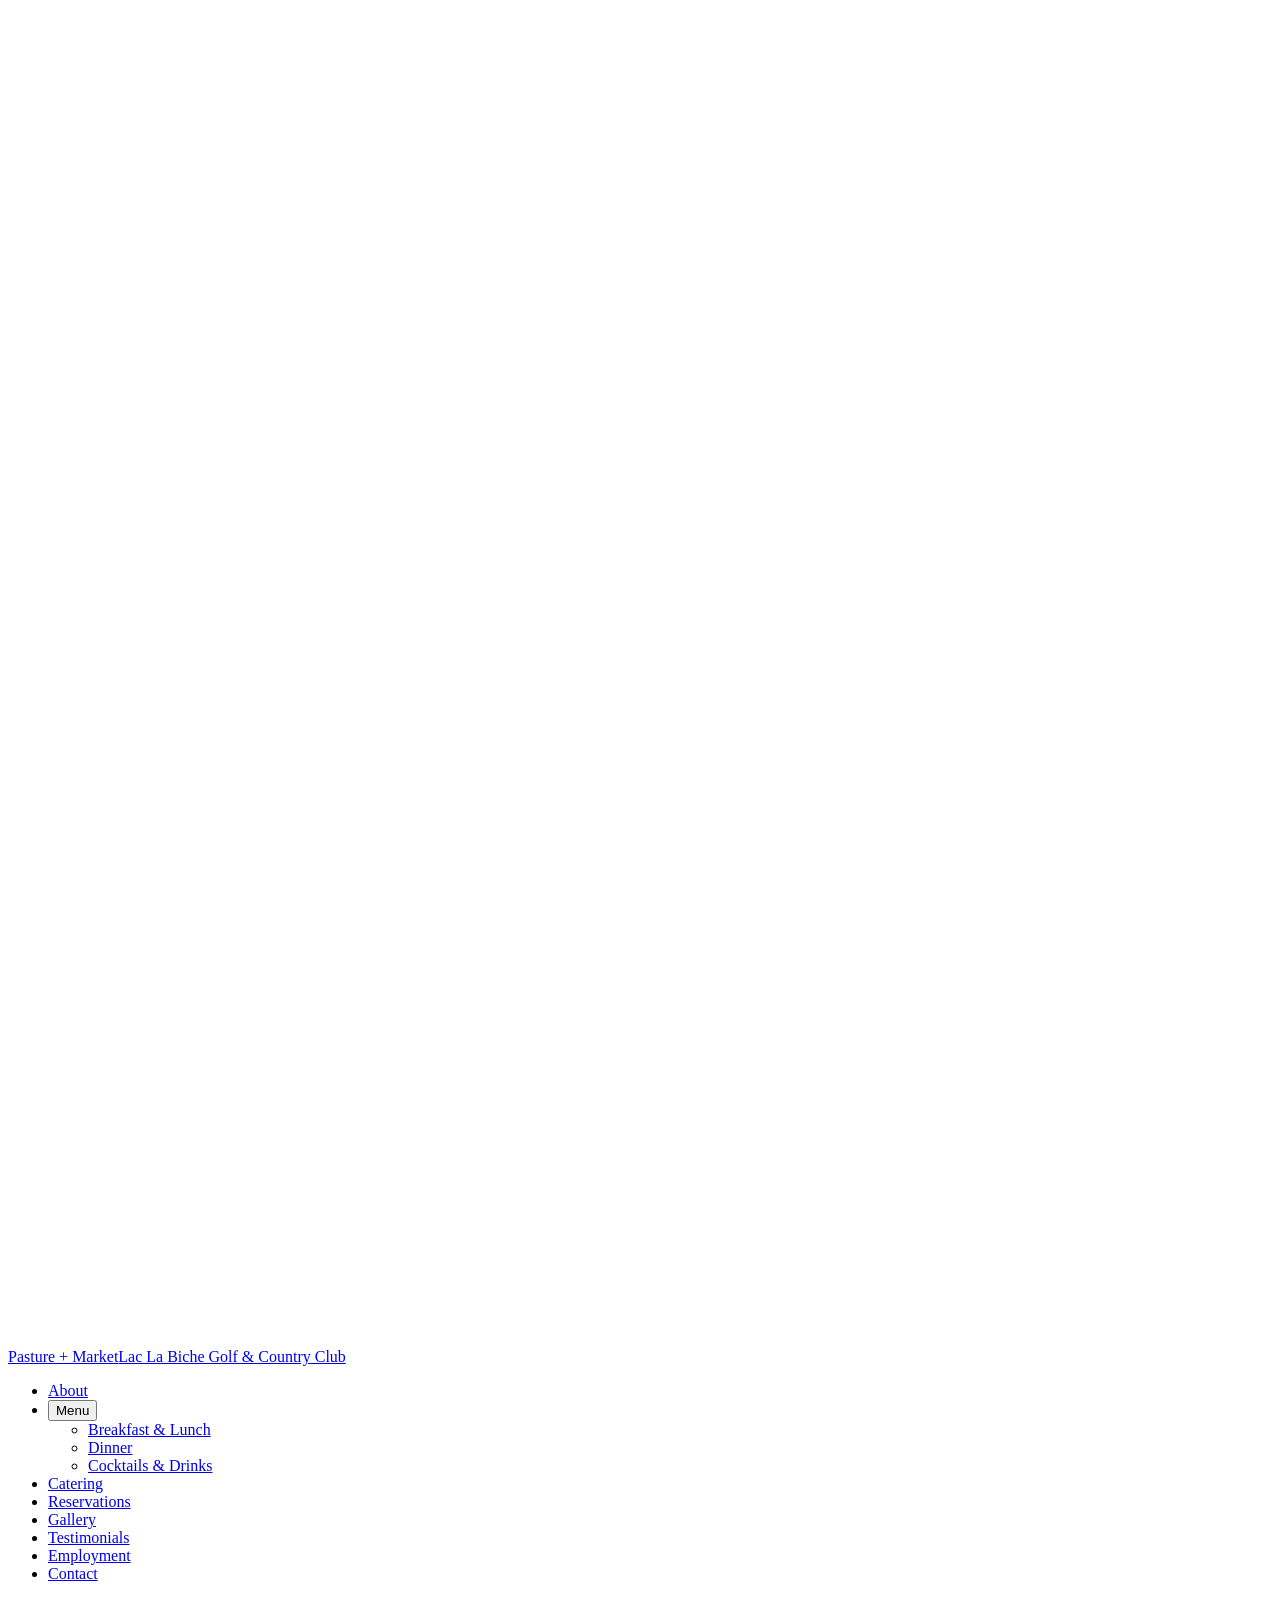
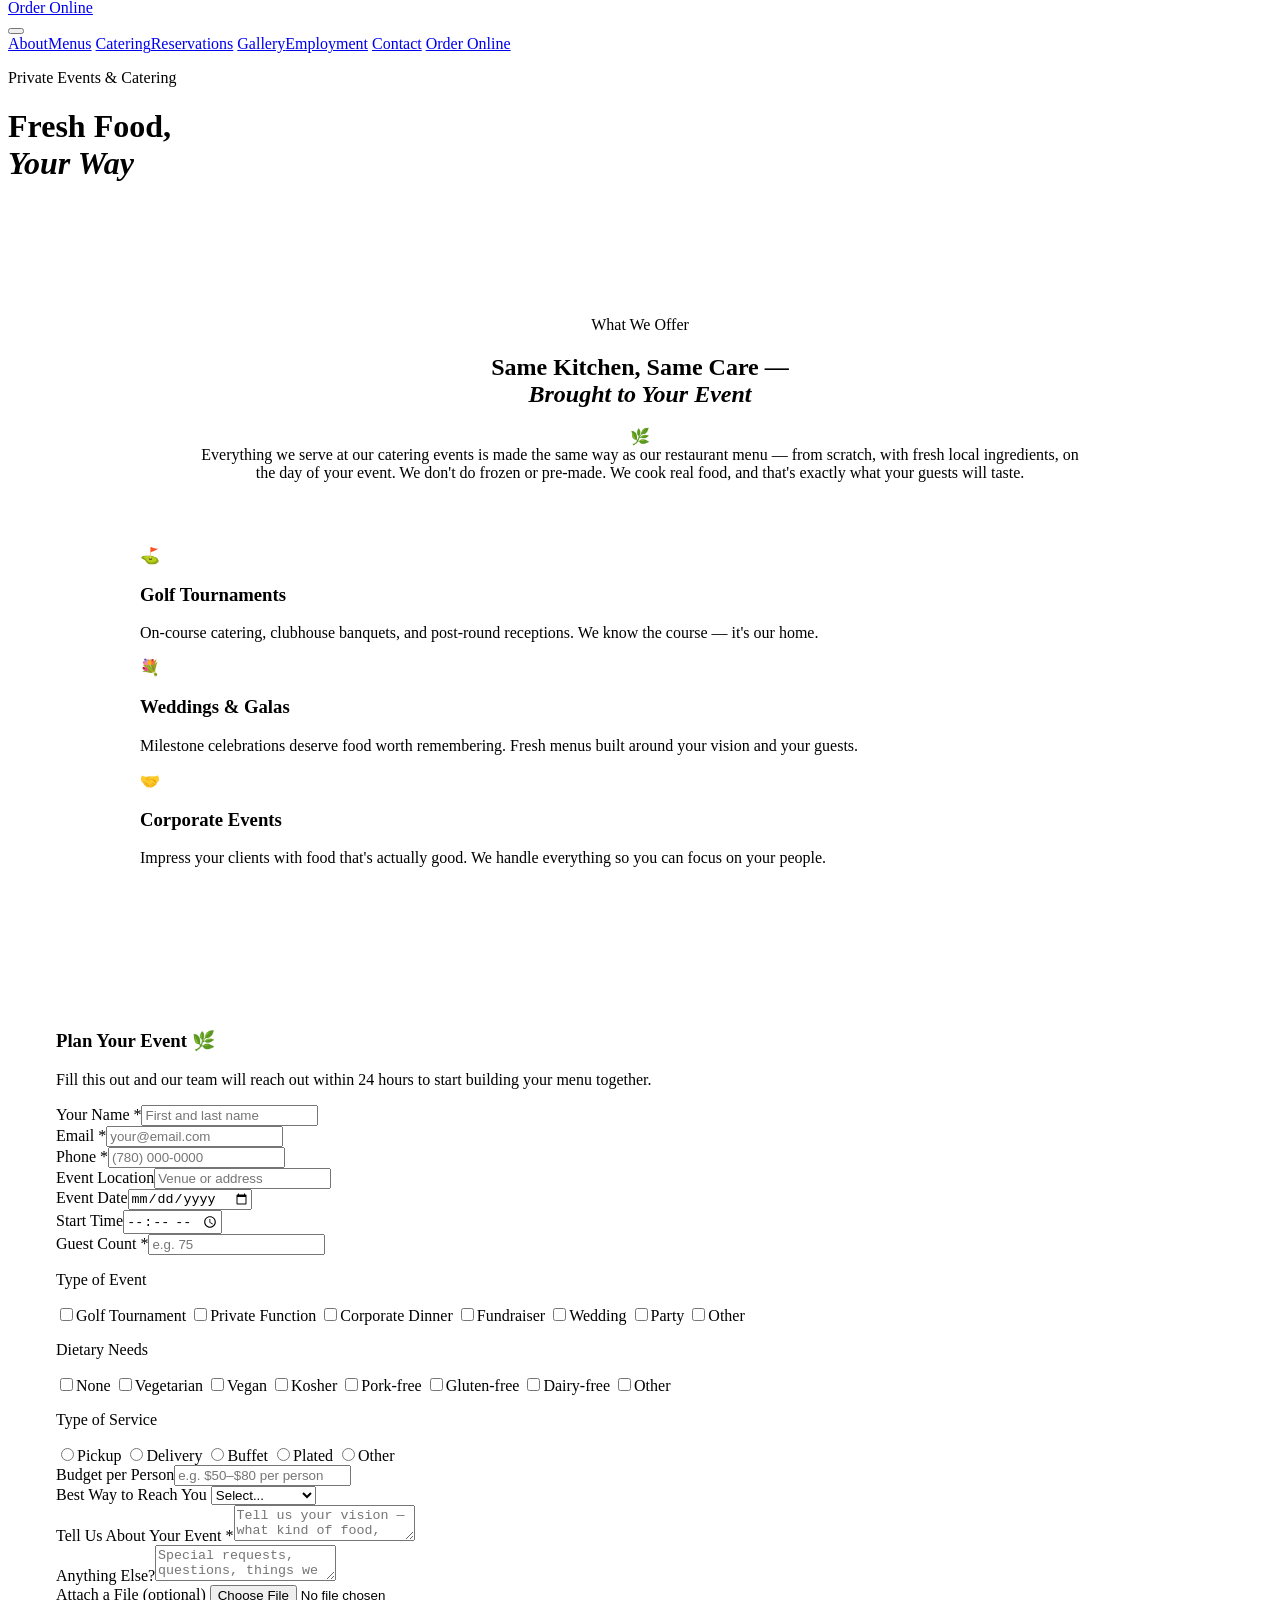
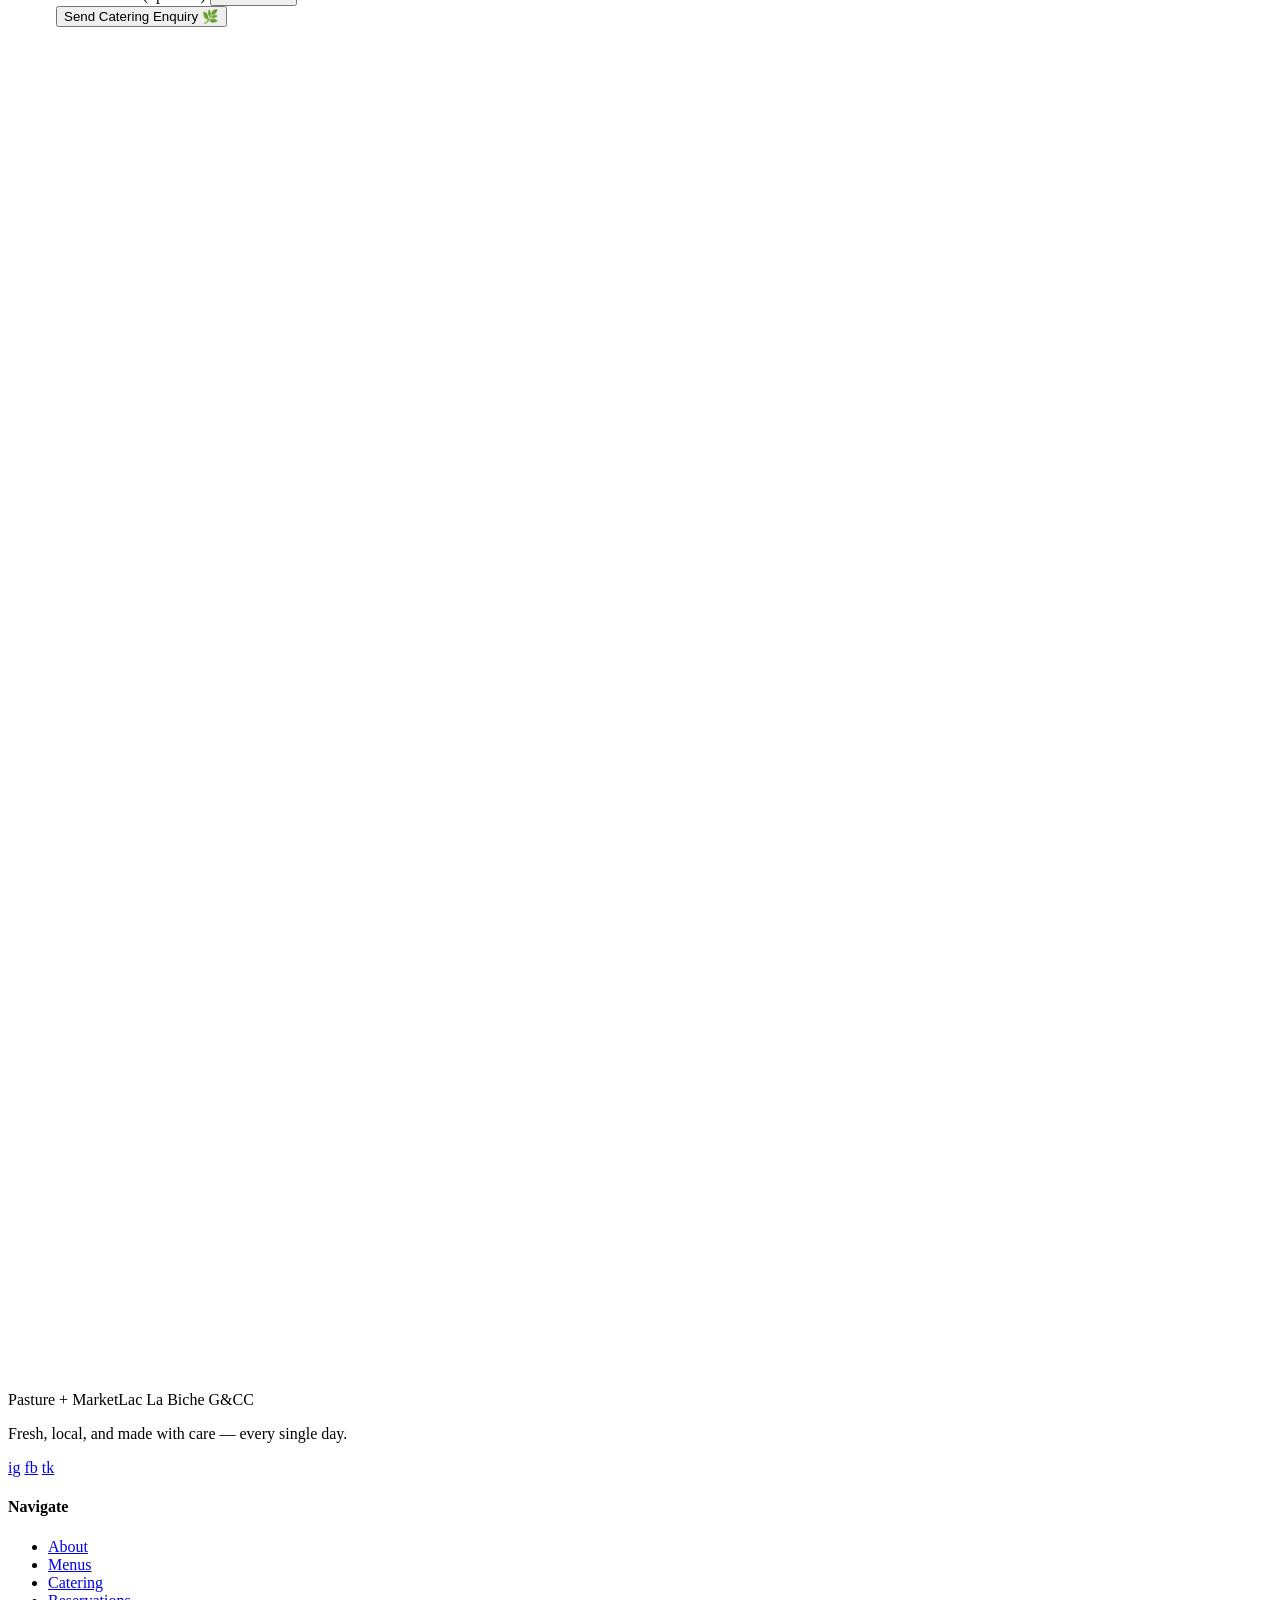
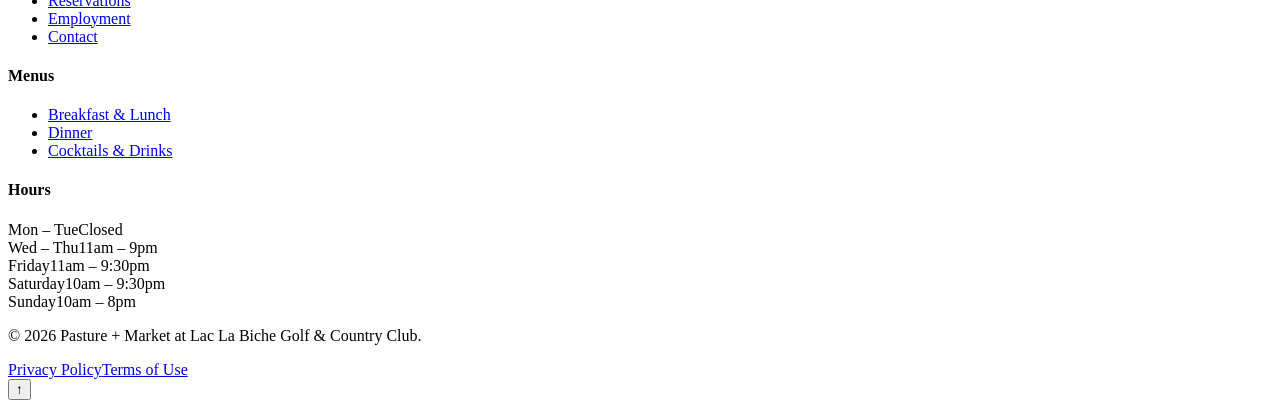
==== commit 4d81897e: "Create catering.html" ====
--- a/pages/catering.html
+++ b/pages/catering.html
@@ -2,26 +2,27 @@
 <html lang="en">
 <head>
   <meta charset="UTF-8"/><meta name="viewport" content="width=device-width, initial-scale=1.0"/>
-  <meta name="description" content="Catering & private events at Pasture + Market — Golf tournaments, weddings, corporate dinners."/>
+  <meta name="description" content="Catering & Events — Pasture + Market. Fresh, made-from-scratch catering for golf tournaments, weddings, corporate events and more."/>
   <title>Catering — Pasture + Market</title>
   <link rel="preconnect" href="https://fonts.googleapis.com"/>
   <link rel="preconnect" href="https://fonts.gstatic.com" crossorigin/>
-  <link href="https://fonts.googleapis.com/css2?family=Cormorant+Garamond:ital,wght@0,300;0,400;0,500;0,600;1,300;1,400&family=Jost:wght@300;400;500;600&display=swap" rel="stylesheet"/>
+  <link href="https://fonts.googleapis.com/css2?family=Nunito:ital,wght@0,300;0,400;0,600;0,700;0,800;1,300;1,400&family=Playfair+Display:ital,wght@0,400;0,500;0,700;1,400;1,500&display=swap" rel="stylesheet"/>
   <link rel="stylesheet" href="../css/styles.css"/>
-  <style>body{padding-top:76px}</style>
+  <style>body{padding-top:72px;background:var(--off-white)}</style>
 </head>
 <body>
 
-<nav id="navbar" role="navigation" aria-label="Main navigation">
+<nav id="navbar" role="navigation">
   <a href="../index.html" class="nav-logo">
     <!-- REPLACE: <img src="../images/logo.png" alt="Pasture + Market" class="logo-img"/> -->
+    <div class="logo-leaf"><svg viewBox="0 0 24 24" fill="none" stroke="white" stroke-width="2" stroke-linecap="round"><path d="M12 2C6 2 2 8 2 14c0 4 3 7 7 8 0-4 1-8 3-10 2 2 3 6 3 10 4-1 7-4 7-8 0-6-4-12-10-12z"/></svg></div>
     <div class="logo-text-wrap"><span class="name">Pasture + Market</span><span class="sub">Lac La Biche Golf &amp; Country Club</span></div>
   </a>
   <ul class="nav-links" role="list">
     <li><a href="../index.html#about">About</a></li>
     <li class="dropdown-parent">
-      <button aria-haspopup="true" aria-expanded="false">Menu <span class="darrow" aria-hidden="true"></span></button>
-      <ul class="dropdown" role="list">
+      <button aria-haspopup="true" aria-expanded="false">Menu <span class="darrow"></span></button>
+      <ul class="dropdown">
         <li><a href="menu.html#breakfast-lunch">Breakfast &amp; Lunch</a></li>
         <li><a href="menu.html#dinner">Dinner</a></li>
         <li><a href="menu.html#cocktails">Cocktails &amp; Drinks</a></li>
@@ -34,89 +35,84 @@
     <li><a href="employment.html">Employment</a></li>
     <li><a href="../index.html#contact">Contact</a></li>
   </ul>
-  <div class="nav-actions">
-    <a href="YOUR_ORDER_ONLINE_LINK_HERE" class="btn-order-nav" target="_blank" rel="noopener">Order Online</a>
-  </div>
-  <button class="hamburger" aria-label="Toggle menu"><span></span><span></span><span></span></button>
+  <div class="nav-actions"><a href="YOUR_ORDER_ONLINE_LINK_HERE" class="btn-order-nav" target="_blank" rel="noopener">Order Online</a></div>
+  <button class="hamburger"><span></span><span></span><span></span></button>
 </nav>
-
 <nav class="mobile-nav">
-  <a href="../index.html#about">About</a>
-  <a href="menu.html" class="mobile-sub">Menus</a>
-  <a href="catering.html">Catering</a>
-  <a href="reservations.html">Reservations</a>
-  <a href="../index.html#gallery">Gallery</a>
-  <a href="employment.html">Employment</a>
+  <a href="../index.html#about">About</a><a href="menu.html" class="mobile-sub">Menus</a>
+  <a href="catering.html">Catering</a><a href="reservations.html">Reservations</a>
+  <a href="../index.html#gallery">Gallery</a><a href="employment.html">Employment</a>
   <a href="../index.html#contact">Contact</a>
   <a href="YOUR_ORDER_ONLINE_LINK_HERE" class="btn-order-mobile" target="_blank" rel="noopener">Order Online</a>
 </nav>
 
-<!-- Hero -->
 <div class="page-hero">
   <div class="page-hero-bg"></div><!-- REPLACE: style="background-image:url('../images/catering-hero.jpg')" -->
   <div class="page-hero-overlay"></div>
   <div class="page-hero-content">
     <p class="section-label">Private Events &amp; Catering</p>
-    <h1>An Occasion<br/><em>Worth Remembering</em></h1>
+    <h1>Fresh Food,<br/><em>Your Way</em></h1>
     <div class="page-hero-rule"></div>
   </div>
 </div>
 
-<!-- Intro band -->
-<section style="padding:5.5rem 3rem;background:var(--charcoal);">
-  <div style="max-width:800px;margin:0 auto;text-align:center;" class="reveal">
-    <p class="section-label" style="justify-content:center;">Our Catering Philosophy</p>
-    <h2 class="section-title" style="text-align:center;margin-bottom:1.2rem;">Crafted for<br/><em>Your Moment</em></h2>
-    <div class="gold-line" style="margin:1.2rem auto;" aria-hidden="true"></div>
+<!-- Intro -->
+<section style="padding:6rem 3rem;background:var(--white);">
+  <div style="max-width:900px;margin:0 auto;text-align:center;" class="reveal">
+    <p class="section-label" style="justify-content:center;">What We Offer</p>
+    <h2 class="section-title" style="text-align:center;margin-bottom:1.2rem;">Same Kitchen, Same Care —<br/><em>Brought to Your Event</em></h2>
+    <div class="leaf-divider" style="justify-content:center;"><span>🌿</span></div>
     <p class="section-body" style="text-align:center;margin:0 auto;">
-      From intimate gatherings to grand tournament banquets, our catering team brings the Pasture + Market experience to your event — with the same commitment to quality, creativity, and care that defines everything we do. We work closely with each client to build a menu and experience that is entirely your own.
+      Everything we serve at our catering events is made the same way as our restaurant menu — from scratch, with fresh local ingredients, on the day of your event. We don't do frozen or pre-made. We cook real food, and that's exactly what your guests will taste.
     </p>
   </div>
+  <div class="about-pillars" style="max-width:1000px;margin:4rem auto 0;">
+    <div class="pillar reveal">
+      <div class="pillar-icon">⛳</div>
+      <h3>Golf Tournaments</h3>
+      <p>On-course catering, clubhouse banquets, and post-round receptions. We know the course — it's our home.</p>
+    </div>
+    <div class="pillar reveal">
+      <div class="pillar-icon">💐</div>
+      <h3>Weddings &amp; Galas</h3>
+      <p>Milestone celebrations deserve food worth remembering. Fresh menus built around your vision and your guests.</p>
+    </div>
+    <div class="pillar reveal">
+      <div class="pillar-icon">🤝</div>
+      <h3>Corporate Events</h3>
+      <p>Impress your clients with food that's actually good. We handle everything so you can focus on your people.</p>
+    </div>
+  </div>
 </section>
 
-<!-- Event types highlight -->
-<section style="padding:0 3rem 5.5rem;background:var(--charcoal);">
-  <div style="max-width:1060px;margin:0 auto;">
-    <div style="display:grid;grid-template-columns:repeat(3,1fr);gap:2px;" class="reveal">
-      <div class="pillar"><span class="pillar-number">01</span><h3>Golf Tournaments</h3><p>On-course catering, clubhouse banquets, and post-round receptions tailored to your tournament's scale and spirit.</p></div>
-      <div class="pillar"><span class="pillar-number">02</span><h3>Private Functions</h3><p>Weddings, galas, milestones — we create menus and atmospheres that honour the significance of your occasion.</p></div>
-      <div class="pillar"><span class="pillar-number">03</span><h3>Corporate Events</h3><p>Corporate dinners, client entertainment, and boardroom catering delivered with professionalism and refinement.</p></div>
-    </div>
-  </div>
-</section>
-
-<!-- Catering Form -->
-<section style="padding:2rem 3rem 6rem;background:var(--charcoal-lt);">
+<!-- Form section -->
+<section style="padding:2rem 3rem 6rem;background:var(--foam);">
   <div class="catering-inner">
     <div class="catering-intro-grid">
       <div class="catering-image reveal-left">
-        <!-- REPLACE: <img src="../images/catering.jpg" alt="Elegant catering setup"/> -->
+        <!-- REPLACE: <img src="../images/catering.jpg" alt="Fresh catering spread"/> -->
         <div class="catering-image-frame" aria-hidden="true"></div>
       </div>
 
       <div class="reveal-right">
         <form id="catering-form" class="luxury-form" novalidate>
-          <h3>Plan Your Event</h3>
-          <p class="form-subtitle">Complete the form and our events team will contact you within 24 hours.</p>
-
-          <!-- Contact -->
-          <div class="form-group"><label for="cat-name">Full Name *</label><input type="text" id="cat-name" name="full-name" placeholder="Your full name" required/></div>
-          <div class="form-row">
-            <div class="form-group"><label for="cat-email">Email Address *</label><input type="email" id="cat-email" name="email" placeholder="your@email.com" required/></div>
-            <div class="form-group"><label for="cat-phone">Phone Number *</label><input type="tel" id="cat-phone" name="phone" placeholder="(555) 000-0000" required/></div>
-          </div>
-
-          <!-- Event details -->
-          <div class="form-row">
-            <div class="form-group"><label for="cat-location">Location of Event</label><input type="text" id="cat-location" name="location" placeholder="Venue or address"/></div>
-            <div class="form-group"><label for="cat-date">Date of Event</label><input type="date" id="cat-date" name="date"/></div>
-          </div>
-          <div class="form-row">
-            <div class="form-group"><label for="cat-time">Event Start Time</label><input type="time" id="cat-time" name="start-time"/></div>
-            <div class="form-group"><label for="cat-guests">Estimated Guest Count *</label><input type="number" id="cat-guests" name="guests" placeholder="e.g. 75" min="1"/></div>
-          </div>
-
-          <!-- Type of Event -->
+          <h3>Plan Your Event 🌿</h3>
+          <p class="form-subtitle">Fill this out and our team will reach out within 24 hours to start building your menu together.</p>
+
+          <div class="form-group"><label for="cat-name">Your Name *</label><input type="text" id="cat-name" name="full-name" placeholder="First and last name" required/></div>
+          <div class="form-row">
+            <div class="form-group"><label for="cat-email">Email *</label><input type="email" id="cat-email" name="email" placeholder="your@email.com" required/></div>
+            <div class="form-group"><label for="cat-phone">Phone *</label><input type="tel" id="cat-phone" name="phone" placeholder="(780) 000-0000" required/></div>
+          </div>
+          <div class="form-row">
+            <div class="form-group"><label for="cat-location">Event Location</label><input type="text" id="cat-location" name="location" placeholder="Venue or address"/></div>
+            <div class="form-group"><label for="cat-date">Event Date</label><input type="date" id="cat-date" name="date"/></div>
+          </div>
+          <div class="form-row">
+            <div class="form-group"><label for="cat-time">Start Time</label><input type="time" id="cat-time" name="start-time"/></div>
+            <div class="form-group"><label for="cat-guests">Guest Count *</label><input type="number" id="cat-guests" name="guests" placeholder="e.g. 75" min="1"/></div>
+          </div>
+
           <div class="form-group">
             <p class="form-section-title">Type of Event</p>
             <div class="check-grid">
@@ -130,9 +126,8 @@
             </div>
           </div>
 
-          <!-- Dietary Restrictions -->
-          <div class="form-group">
-            <p class="form-section-title">Dietary Restrictions</p>
+          <div class="form-group">
+            <p class="form-section-title">Dietary Needs</p>
             <div class="check-grid">
               <label class="check-item"><input type="checkbox" name="dietary" value="None"/><span>None</span></label>
               <label class="check-item"><input type="checkbox" name="dietary" value="Vegetarian"/><span>Vegetarian</span></label>
@@ -145,9 +140,8 @@
             </div>
           </div>
 
-          <!-- Type of Service (radio — single choice) -->
-          <div class="form-group">
-            <p class="form-section-title">Type of Service *</p>
+          <div class="form-group">
+            <p class="form-section-title">Type of Service</p>
             <div class="check-grid cols-3">
               <label class="check-item"><input type="radio" name="service" value="Pickup"/><span>Pickup</span></label>
               <label class="check-item"><input type="radio" name="service" value="Delivery"/><span>Delivery</span></label>
@@ -157,11 +151,10 @@
             </div>
           </div>
 
-          <!-- Budget & contact pref -->
           <div class="form-row">
             <div class="form-group"><label for="cat-budget">Budget per Person</label><input type="text" id="cat-budget" name="budget" placeholder="e.g. $50–$80 per person"/></div>
             <div class="form-group">
-              <label for="cat-contact-pref">Preferred Contact Method</label>
+              <label for="cat-contact-pref">Best Way to Reach You</label>
               <select id="cat-contact-pref" name="contact-pref">
                 <option value="">Select...</option>
                 <option>Email</option><option>Phone Call</option><option>Text Message</option>
@@ -169,36 +162,35 @@
             </div>
           </div>
 
-          <div class="form-group"><label for="cat-describe">Describe Your Event *</label><textarea id="cat-describe" name="event-description" placeholder="Tell us about your vision, theme, and any special details..." required></textarea></div>
-          <div class="form-group"><label for="cat-requests">Special Requests or Notes</label><textarea id="cat-requests" name="special-requests" placeholder="Any additional requests or questions..."></textarea></div>
-
-          <!-- File upload -->
-          <div class="form-group">
-            <label for="cat-file">Attach Files (optional)</label>
-            <!-- REPLACE: Wire to your actual upload endpoint -->
+          <div class="form-group"><label for="cat-describe">Tell Us About Your Event *</label><textarea id="cat-describe" name="description" placeholder="Tell us your vision — what kind of food, vibe, setup, anything that matters to you..." required></textarea></div>
+          <div class="form-group"><label for="cat-requests">Anything Else?</label><textarea id="cat-requests" name="special-requests" placeholder="Special requests, questions, things we should know..."></textarea></div>
+
+          <div class="form-group">
+            <label for="cat-file">Attach a File (optional)</label>
+            <!-- REPLACE: wire to your upload endpoint -->
             <input type="file" id="cat-file" name="attachments" class="file-input-wrap" accept=".pdf,.doc,.docx,.jpg,.png"/>
           </div>
 
-          <button type="submit" class="btn-submit">Send Catering Enquiry</button>
+          <button type="submit" class="btn-submit">Send Catering Enquiry 🌿</button>
         </form>
       </div>
     </div>
   </div>
 </section>
 
-<!-- Footer -->
 <footer>
   <div class="footer-inner">
     <div class="footer-top">
       <div>
         <div class="footer-logo-wrap">
+          <div class="footer-logo-leaf"><svg viewBox="0 0 24 24" fill="none" stroke="white" stroke-width="2" stroke-linecap="round"><path d="M12 2C6 2 2 8 2 14c0 4 3 7 7 8 0-4 1-8 3-10 2 2 3 6 3 10 4-1 7-4 7-8 0-6-4-12-10-12z"/></svg></div>
           <div class="footer-text-logo"><span class="name">Pasture + Market</span><span class="sub">Lac La Biche G&amp;CC</span></div>
         </div>
-        <p class="footer-tagline">Elevated farm-to-table dining amid the fairways of Alberta's north country.</p>
+        <p class="footer-tagline">Fresh, local, and made with care — every single day.</p>
         <div class="footer-social">
-          <a href="YOUR_INSTAGRAM" class="social-link" aria-label="Instagram" target="_blank" rel="noopener">ig</a>
-          <a href="YOUR_FACEBOOK" class="social-link" aria-label="Facebook" target="_blank" rel="noopener">fb</a>
-          <a href="YOUR_TIKTOK" class="social-link" aria-label="TikTok" target="_blank" rel="noopener">tk</a>
+          <a href="YOUR_INSTAGRAM" class="social-link" target="_blank" rel="noopener">ig</a>
+          <a href="YOUR_FACEBOOK" class="social-link" target="_blank" rel="noopener">fb</a>
+          <a href="YOUR_TIKTOK" class="social-link" target="_blank" rel="noopener">tk</a>
         </div>
       </div>
       <div class="footer-col"><h4>Navigate</h4><ul>
@@ -214,8 +206,8 @@
       <div class="footer-col"><h4>Hours</h4>
         <div class="hours-row"><span class="day">Mon – Tue</span><span>Closed</span></div>
         <div class="hours-row"><span class="day">Wed – Thu</span><span>11am – 9pm</span></div>
-        <div class="hours-row"><span class="day">Fri</span><span>11am – 9:30pm</span></div>
-        <div class="hours-row"><span class="day">Sat</span><span>10am – 9:30pm</span></div>
+        <div class="hours-row"><span class="day">Friday</span><span>11am – 9:30pm</span></div>
+        <div class="hours-row"><span class="day">Saturday</span><span>10am – 9:30pm</span></div>
         <div class="hours-row"><span class="day">Sunday</span><span>10am – 8pm</span></div>
       </div>
     </div>
@@ -225,8 +217,7 @@
     </div>
   </div>
 </footer>
-
-<button id="back-to-top" class="back-to-top" aria-label="Back to top">↑</button>
+<button id="back-to-top" class="back-to-top">↑</button>
 <script src="../js/main.js"></script>
 </body>
 </html>
